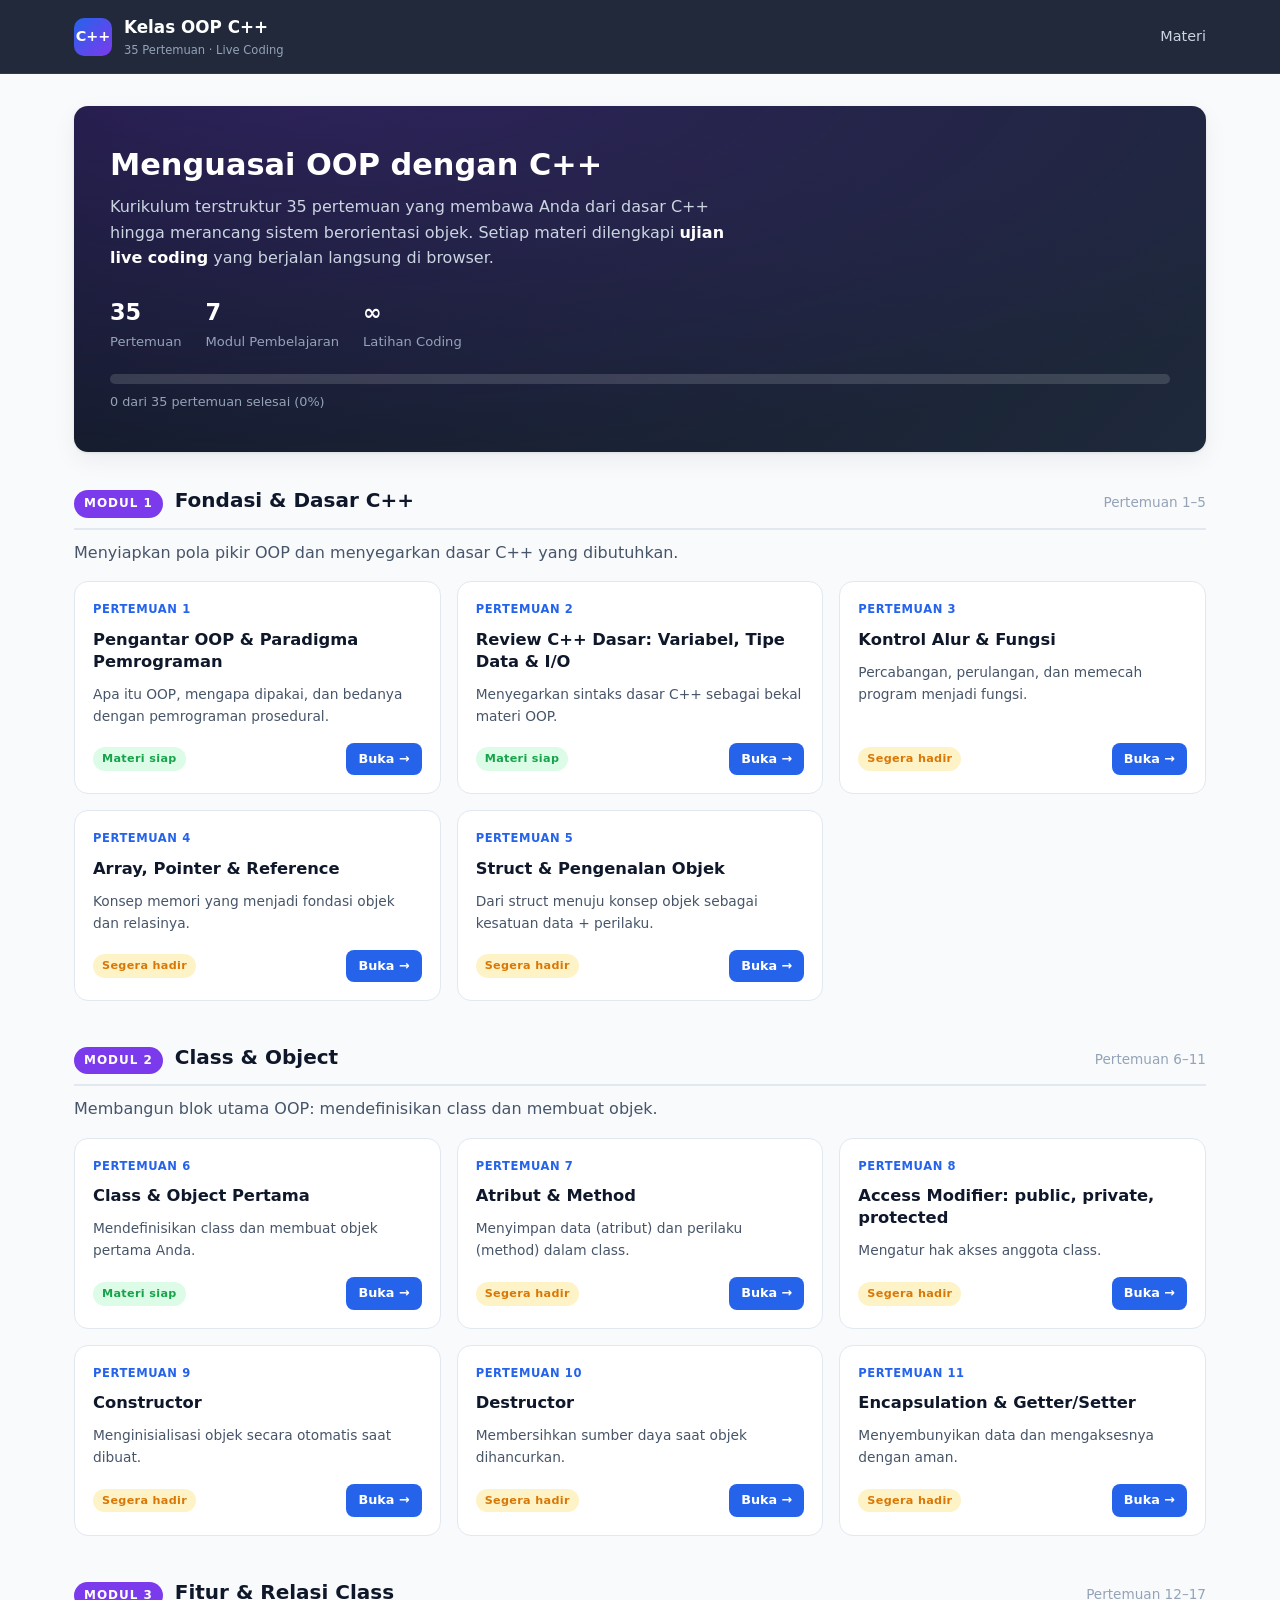
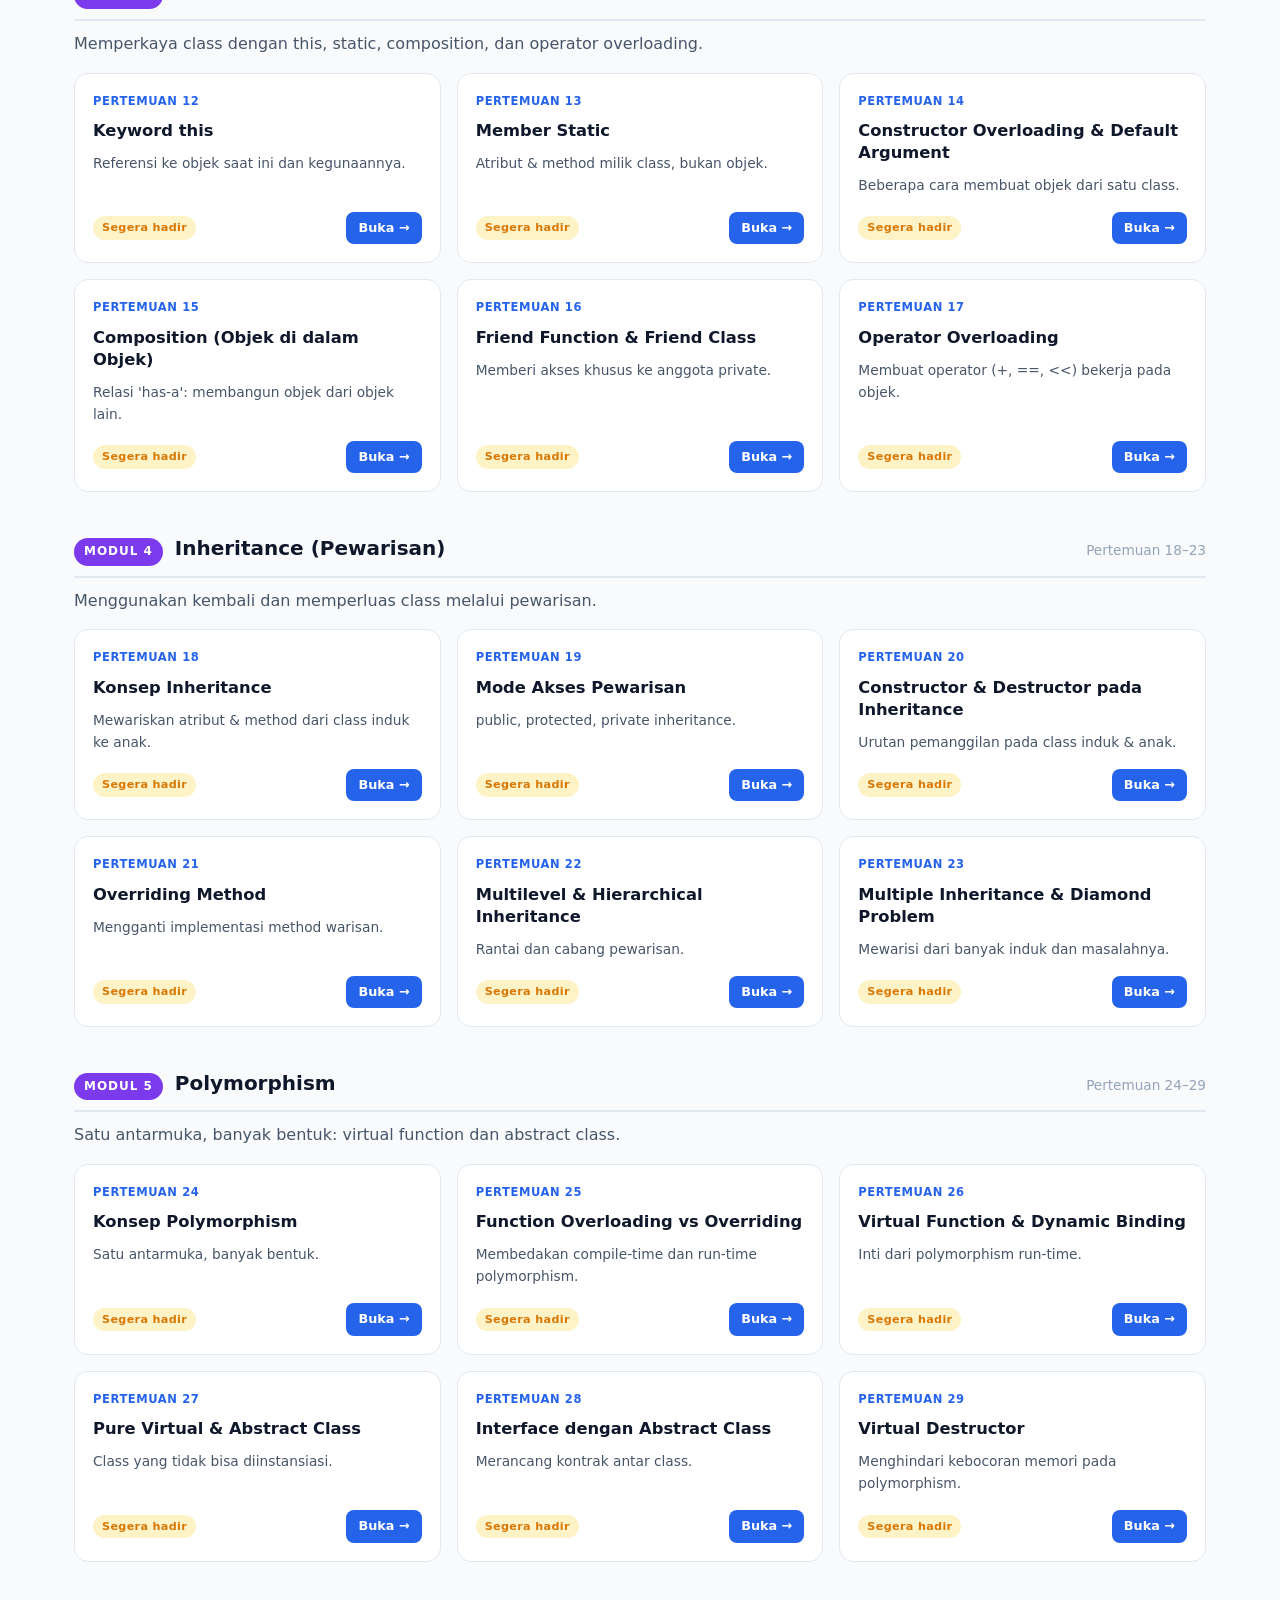
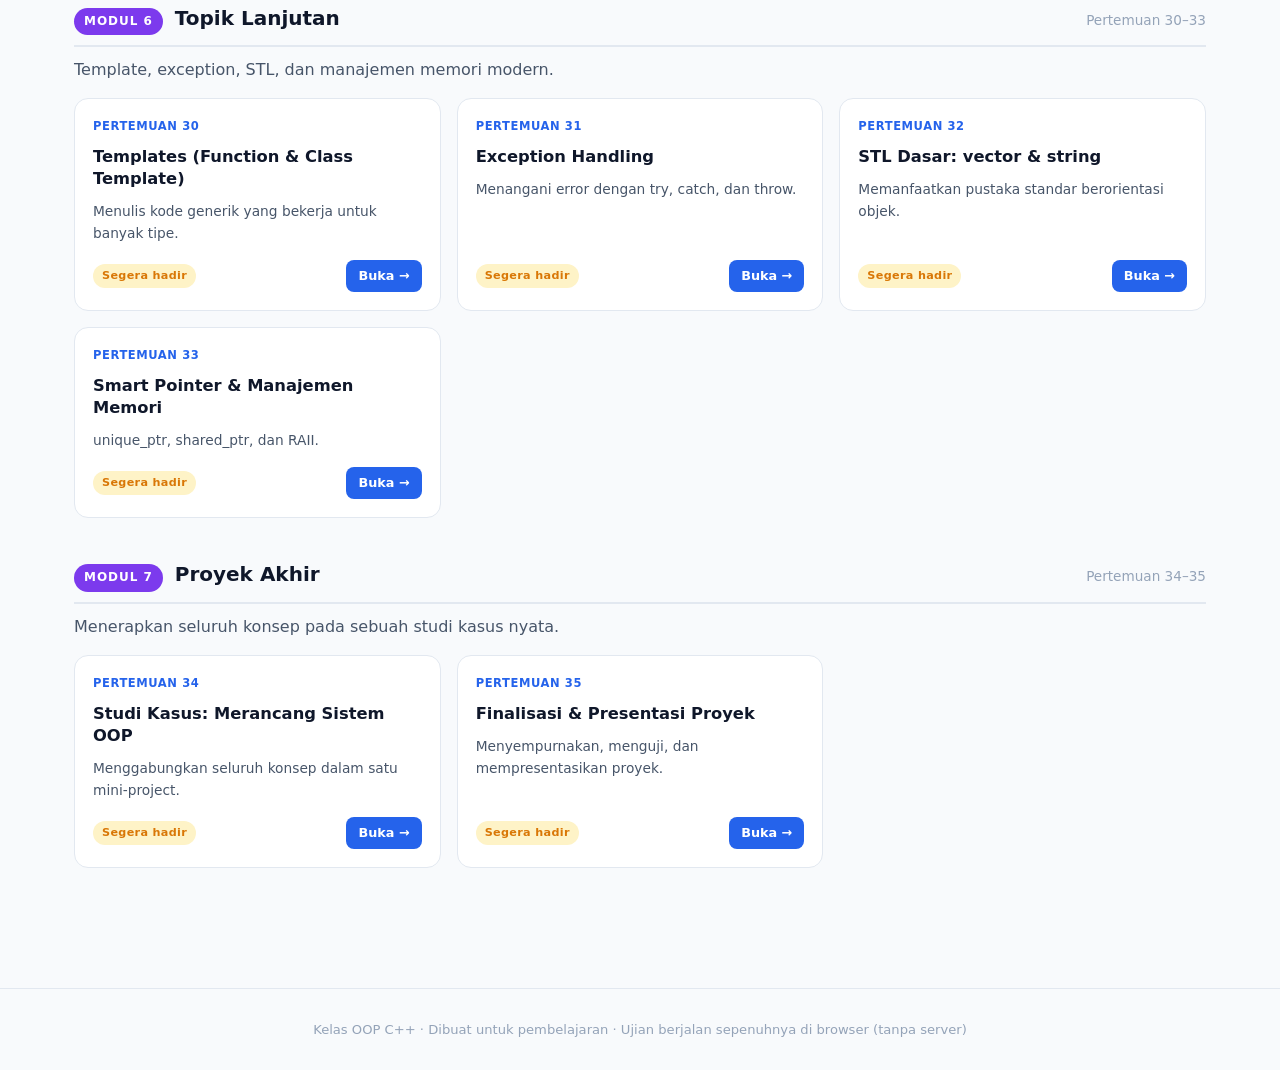
==== index.html @ bcc08275 "Situs kelas OOP C++ — 35 pertemuan + ujian live coding Platform belajar OOP C++ statis untuk GitHub " ====
<!DOCTYPE html>
<html lang="id">
<head>
  <meta charset="UTF-8">
  <meta name="viewport" content="width=device-width, initial-scale=1.0">
  <title>Belajar OOP dengan C++ — Kelas 35 Pertemuan</title>
  <meta name="description" content="Platform belajar Pemrograman Berorientasi Objek (OOP) dengan C++ untuk 35 pertemuan, lengkap dengan ujian live coding.">
  <link rel="stylesheet" href="assets/css/style.css">
</head>
<body>
  <header class="topbar">
    <div class="topbar-inner">
      <a class="brand" href="index.html">
        <span class="logo">C++</span>
        <span>Kelas OOP C++<small>35 Pertemuan · Live Coding</small></span>
      </a>
      <span class="spacer"></span>
      <a class="nav-link" href="#modules">Materi</a>
    </div>
  </header>

  <main class="container">
    <section class="hero">
      <h1>Menguasai OOP dengan C++</h1>
      <p>Kurikulum terstruktur 35 pertemuan yang membawa Anda dari dasar C++ hingga
         merancang sistem berorientasi objek. Setiap materi dilengkapi
         <strong style="color:#fff">ujian live coding</strong> yang berjalan langsung di browser.</p>

      <div class="hero-meta">
        <div><strong id="stat-total">35</strong>Pertemuan</div>
        <div><strong>7</strong>Modul Pembelajaran</div>
        <div><strong>∞</strong>Latihan Coding</div>
      </div>

      <div class="progress-wrap">
        <div class="bar"><span></span></div>
        <div class="label">Memuat progres…</div>
      </div>
    </section>

    <div id="modules">
      <!-- diisi oleh app.js -->
    </div>
  </main>

  <footer class="site-footer">
    Kelas OOP C++ · Dibuat untuk pembelajaran · Ujian berjalan sepenuhnya di browser (tanpa server)
  </footer>

  <script src="assets/js/kurikulum.js"></script>
  <script src="assets/js/app.js"></script>
</body>
</html>
---- assets/css/style.css ----
/* =========================================================
   OOP C++ Learning Platform — Global Styles
   ========================================================= */

:root {
  --bg: #0f172a;
  --bg-soft: #1e293b;
  --surface: #ffffff;
  --surface-2: #f8fafc;
  --border: #e2e8f0;
  --text: #0f172a;
  --text-soft: #475569;
  --muted: #94a3b8;
  --primary: #2563eb;
  --primary-dark: #1d4ed8;
  --primary-soft: #dbeafe;
  --accent: #7c3aed;
  --success: #16a34a;
  --success-soft: #dcfce7;
  --danger: #dc2626;
  --danger-soft: #fee2e2;
  --warning: #d97706;
  --warning-soft: #fef3c7;
  --code-bg: #0f172a;
  --code-text: #e2e8f0;
  --radius: 14px;
  --radius-sm: 8px;
  --shadow: 0 1px 3px rgba(15, 23, 42, .08), 0 8px 24px rgba(15, 23, 42, .06);
  --shadow-lg: 0 20px 60px rgba(15, 23, 42, .18);
  --font: "Segoe UI", system-ui, -apple-system, Roboto, Helvetica, Arial, sans-serif;
  --mono: "Cascadia Code", "Fira Code", "JetBrains Mono", Consolas, "Courier New", monospace;
}

* { box-sizing: border-box; }

html, body { height: 100%; }

body {
  margin: 0;
  font-family: var(--font);
  color: var(--text);
  background: var(--surface-2);
  line-height: 1.6;
  -webkit-font-smoothing: antialiased;
}

a { color: var(--primary); text-decoration: none; }
a:hover { text-decoration: underline; }

/* ---------- Top bar ---------- */
.topbar {
  position: sticky;
  top: 0;
  z-index: 50;
  background: rgba(15, 23, 42, .92);
  backdrop-filter: blur(8px);
  color: #fff;
  border-bottom: 1px solid rgba(255, 255, 255, .08);
}
.topbar-inner {
  max-width: 1180px;
  margin: 0 auto;
  padding: 14px 24px;
  display: flex;
  align-items: center;
  gap: 16px;
}
.brand {
  display: flex;
  align-items: center;
  gap: 12px;
  font-weight: 700;
  font-size: 1.05rem;
  color: #fff;
}
.brand:hover { text-decoration: none; }
.brand .logo {
  width: 38px; height: 38px;
  display: grid; place-items: center;
  background: linear-gradient(135deg, var(--primary), var(--accent));
  border-radius: 10px;
  font-weight: 800;
  font-size: .9rem;
}
.brand small { display: block; font-weight: 400; font-size: .72rem; color: var(--muted); }
.topbar .spacer { flex: 1; }
.topbar a.nav-link { color: #cbd5e1; font-size: .9rem; }
.topbar a.nav-link:hover { color: #fff; text-decoration: none; }

/* ---------- Layout ---------- */
.container {
  max-width: 1180px;
  margin: 0 auto;
  padding: 32px 24px 80px;
}

/* ---------- Hero ---------- */
.hero {
  background: radial-gradient(1200px 400px at 20% -10%, rgba(124, 58, 237, .25), transparent),
              linear-gradient(135deg, #111827, #1e293b);
  color: #fff;
  border-radius: var(--radius);
  padding: 40px 36px;
  margin-bottom: 32px;
  box-shadow: var(--shadow);
}
.hero h1 { margin: 0 0 10px; font-size: 1.9rem; line-height: 1.25; }
.hero p { margin: 0; color: #cbd5e1; max-width: 640px; }
.hero .hero-meta {
  display: flex; flex-wrap: wrap; gap: 24px; margin-top: 24px;
}
.hero .hero-meta div { font-size: .82rem; color: var(--muted); }
.hero .hero-meta strong { display: block; font-size: 1.4rem; color: #fff; }

/* ---------- Progress bar ---------- */
.progress-wrap { margin-top: 22px; }
.progress-wrap .bar {
  height: 10px; border-radius: 999px; background: rgba(255,255,255,.14); overflow: hidden;
}
.progress-wrap .bar > span {
  display: block; height: 100%; width: 0%;
  background: linear-gradient(90deg, var(--primary), var(--accent));
  transition: width .4s ease;
}
.progress-wrap .label { font-size: .8rem; color: var(--muted); margin-top: 8px; }

/* ---------- Module section ---------- */
.module { margin-bottom: 40px; }
.module-head {
  display: flex; align-items: baseline; gap: 12px; margin-bottom: 16px;
  padding-bottom: 10px; border-bottom: 2px solid var(--border);
}
.module-head .num {
  font-size: .75rem; font-weight: 700; letter-spacing: .08em; text-transform: uppercase;
  color: #fff; background: var(--accent); padding: 4px 10px; border-radius: 999px;
}
.module-head h2 { margin: 0; font-size: 1.25rem; }
.module-head .range { color: var(--muted); font-size: .85rem; margin-left: auto; }

/* ---------- Cards grid ---------- */
.grid {
  display: grid;
  grid-template-columns: repeat(auto-fill, minmax(280px, 1fr));
  gap: 16px;
}
.card {
  background: var(--surface);
  border: 1px solid var(--border);
  border-radius: var(--radius);
  padding: 18px;
  display: flex;
  flex-direction: column;
  gap: 10px;
  transition: transform .15s ease, box-shadow .15s ease, border-color .15s ease;
  position: relative;
  overflow: hidden;
}
.card:hover { transform: translateY(-3px); box-shadow: var(--shadow); border-color: var(--primary); }
.card .pert-no {
  font-size: .72rem; font-weight: 700; color: var(--primary);
  letter-spacing: .05em; text-transform: uppercase;
}
.card h3 { margin: 0; font-size: 1.02rem; line-height: 1.35; }
.card p { margin: 0; color: var(--text-soft); font-size: .86rem; flex: 1; }
.card .card-foot { display: flex; align-items: center; gap: 8px; margin-top: 6px; }
.card.done::after {
  content: "✓ Selesai";
  position: absolute; top: 12px; right: -30px;
  background: var(--success); color: #fff; font-size: .68rem; font-weight: 700;
  padding: 3px 34px; transform: rotate(45deg);
}

/* ---------- Buttons ---------- */
.btn {
  display: inline-flex; align-items: center; justify-content: center; gap: 8px;
  border: none; border-radius: var(--radius-sm); cursor: pointer;
  font-family: var(--font); font-weight: 600; font-size: .88rem;
  padding: 9px 16px; transition: background .15s ease, transform .1s ease, opacity .15s ease;
  text-decoration: none;
}
.btn:hover { text-decoration: none; }
.btn:active { transform: translateY(1px); }
.btn-primary { background: var(--primary); color: #fff; }
.btn-primary:hover { background: var(--primary-dark); }
.btn-ghost { background: transparent; color: var(--primary); border: 1px solid var(--border); }
.btn-ghost:hover { background: var(--primary-soft); }
.btn-exam { background: linear-gradient(135deg, var(--accent), var(--primary)); color: #fff; }
.btn-success { background: var(--success); color: #fff; }
.btn-danger { background: var(--danger); color: #fff; }
.btn-sm { padding: 6px 12px; font-size: .8rem; }
.btn-lg { padding: 12px 22px; font-size: .95rem; }
.btn:disabled { opacity: .5; cursor: not-allowed; }

/* ---------- Badges ---------- */
.badge {
  font-size: .7rem; font-weight: 700; padding: 3px 9px; border-radius: 999px;
  letter-spacing: .03em;
}
.badge-todo { background: var(--warning-soft); color: var(--warning); }
.badge-ready { background: var(--success-soft); color: var(--success); }

/* ---------- Materi page ---------- */
.materi-head {
  background: var(--surface); border: 1px solid var(--border); border-radius: var(--radius);
  padding: 26px 30px; margin-bottom: 24px;
}
.materi-head .crumb { font-size: .8rem; color: var(--muted); margin-bottom: 8px; }
.materi-head h1 { margin: 0 0 8px; font-size: 1.7rem; }
.materi-head .sub { color: var(--text-soft); margin: 0; }

.materi-body {
  background: var(--surface); border: 1px solid var(--border); border-radius: var(--radius);
  padding: 30px 34px;
}
.materi-body h2 { font-size: 1.3rem; margin-top: 34px; border-left: 4px solid var(--primary); padding-left: 12px; }
.materi-body h3 { font-size: 1.08rem; margin-top: 24px; color: var(--text); }
.materi-body p { color: var(--text-soft); }
.materi-body ul, .materi-body ol { color: var(--text-soft); }
.materi-body li { margin-bottom: 6px; }
.materi-body code:not(pre code) {
  background: var(--primary-soft); color: var(--primary-dark);
  padding: 2px 6px; border-radius: 5px; font-family: var(--mono); font-size: .88em;
}
.materi-body pre {
  background: var(--code-bg); color: var(--code-text);
  padding: 18px 20px; border-radius: var(--radius-sm); overflow-x: auto;
  font-family: var(--mono); font-size: .86rem; line-height: 1.6;
}
.materi-body pre code { font-family: var(--mono); }
.callout {
  border-radius: var(--radius-sm); padding: 14px 18px; margin: 20px 0;
  border-left: 4px solid var(--primary); background: var(--primary-soft);
  font-size: .9rem;
}
.callout.tip { border-color: var(--success); background: var(--success-soft); }
.callout.warn { border-color: var(--warning); background: var(--warning-soft); }
.callout strong { display: block; margin-bottom: 4px; }

.materi-foot {
  display: flex; gap: 12px; flex-wrap: wrap; align-items: center;
  margin-top: 34px; padding-top: 24px; border-top: 1px solid var(--border);
}
.materi-foot .spacer { flex: 1; }

.stub-note {
  border: 2px dashed var(--warning); background: var(--warning-soft);
  border-radius: var(--radius); padding: 20px 24px; margin: 20px 0; color: #92400e;
}
.stub-note strong { display: block; margin-bottom: 6px; font-size: 1rem; }

/* ---------- Exam (ujian) page ---------- */
body.exam-page { background: #0b1220; color: #e2e8f0; overflow: hidden; }
.exam-shell { display: flex; flex-direction: column; height: 100vh; }
.exam-topbar {
  display: flex; align-items: center; gap: 16px;
  background: #111827; border-bottom: 1px solid rgba(255,255,255,.08);
  padding: 10px 20px;
}
.exam-topbar .title { font-weight: 700; font-size: .95rem; }
.exam-topbar .title small { display: block; font-weight: 400; color: var(--muted); font-size: .72rem; }
.exam-topbar .spacer { flex: 1; }
.timer {
  font-family: var(--mono); font-weight: 700; font-size: 1.1rem;
  background: #1e293b; padding: 6px 14px; border-radius: 8px; letter-spacing: .04em;
}
.timer.warn { background: var(--warning); color: #111827; animation: pulse 1s infinite; }
.timer.danger { background: var(--danger); color: #fff; animation: pulse .6s infinite; }
@keyframes pulse { 50% { opacity: .55; } }

.violation-counter {
  font-size: .78rem; color: var(--warning); display: flex; align-items: center; gap: 6px;
}
.violation-counter b { color: var(--danger); }

.exam-split { flex: 1; display: flex; min-height: 0; }
.pane { display: flex; flex-direction: column; min-width: 0; }
.pane-problem { width: 42%; border-right: 1px solid rgba(255,255,255,.08); overflow-y: auto; }
.pane-code { flex: 1; }
.pane-head {
  padding: 10px 18px; font-size: .8rem; font-weight: 700; letter-spacing: .05em;
  text-transform: uppercase; color: var(--muted);
  background: #0f172a; border-bottom: 1px solid rgba(255,255,255,.06);
  display: flex; align-items: center; gap: 10px;
}
.pane-head .spacer { flex: 1; }

.problem-content { padding: 22px 24px; }
.problem-content h2 { margin: 0 0 10px; font-size: 1.25rem; color: #fff; }
.problem-content p { color: #cbd5e1; }
.problem-content pre {
  background: #0b1220; border: 1px solid rgba(255,255,255,.1);
  padding: 12px 14px; border-radius: 8px; overflow-x: auto;
  font-family: var(--mono); font-size: .84rem; color: #e2e8f0;
}
.problem-content code:not(pre code) {
  background: rgba(124,58,237,.25); color: #ddd6fe; padding: 2px 6px; border-radius: 5px;
  font-family: var(--mono); font-size: .88em;
}
.io-block { margin: 14px 0; }
.io-block .io-label { font-size: .75rem; font-weight: 700; color: var(--accent); margin-bottom: 4px; }

.editor-wrap { flex: 1; display: flex; flex-direction: column; min-height: 0; }
.code-editor {
  flex: 1; width: 100%; border: none; resize: none; outline: none;
  background: var(--code-bg); color: var(--code-text);
  font-family: var(--mono); font-size: .92rem; line-height: 1.55;
  padding: 16px 18px; tab-size: 4;
}
.exam-actions {
  display: flex; align-items: center; gap: 10px;
  padding: 10px 16px; background: #111827; border-top: 1px solid rgba(255,255,255,.08);
}
.exam-actions .spacer { flex: 1; }

.output-pane {
  height: 210px; background: #0b1220; border-top: 1px solid rgba(255,255,255,.08);
  display: flex; flex-direction: column;
}
.output-head {
  padding: 8px 16px; font-size: .74rem; font-weight: 700; letter-spacing: .05em;
  text-transform: uppercase; color: var(--muted);
  display: flex; align-items: center; gap: 10px;
}
.output-body {
  flex: 1; overflow-y: auto; padding: 10px 16px; margin: 0;
  font-family: var(--mono); font-size: .84rem; color: #cbd5e1; white-space: pre-wrap;
}
.output-body .ok { color: #4ade80; }
.output-body .err { color: #f87171; }
.output-body .muted { color: var(--muted); }

.verdict {
  padding: 10px 16px; font-weight: 700; font-size: .9rem; display: none;
}
.verdict.pass { display: block; background: var(--success); color: #fff; }
.verdict.fail { display: block; background: var(--danger); color: #fff; }

/* ---------- Lock overlay (anti-cheat) ---------- */
.lock-overlay {
  position: fixed; inset: 0; z-index: 999;
  background: rgba(2, 6, 23, .97); backdrop-filter: blur(4px);
  display: none; place-items: center; text-align: center; padding: 24px;
}
.lock-overlay.active { display: grid; }
.lock-card {
  max-width: 460px; background: #111827; border: 1px solid var(--danger);
  border-radius: var(--radius); padding: 40px 34px; box-shadow: var(--shadow-lg);
}
.lock-card .icon { font-size: 3rem; margin-bottom: 12px; }
.lock-card h2 { margin: 0 0 10px; color: var(--danger); }
.lock-card p { color: #cbd5e1; margin: 0 0 6px; }

/* ---------- Toast ---------- */
.toast {
  position: fixed; top: 70px; left: 50%; transform: translateX(-50%) translateY(-20px);
  background: var(--warning); color: #111827; font-weight: 700; font-size: .88rem;
  padding: 12px 22px; border-radius: 10px; box-shadow: var(--shadow-lg);
  z-index: 900; opacity: 0; pointer-events: none; transition: all .3s ease;
}
.toast.show { opacity: 1; transform: translateX(-50%) translateY(0); }
.toast.danger { background: var(--danger); color: #fff; }

/* ---------- Footer ---------- */
.site-footer {
  text-align: center; color: var(--muted); font-size: .82rem;
  padding: 30px 20px; border-top: 1px solid var(--border);
}

/* ---------- Responsive ---------- */
@media (max-width: 760px) {
  .exam-split { flex-direction: column; }
  .pane-problem { width: 100%; height: 40%; border-right: none; border-bottom: 1px solid rgba(255,255,255,.08); }
  .hero { padding: 28px 22px; }
  .hero h1 { font-size: 1.5rem; }
  .materi-body { padding: 20px; }
}
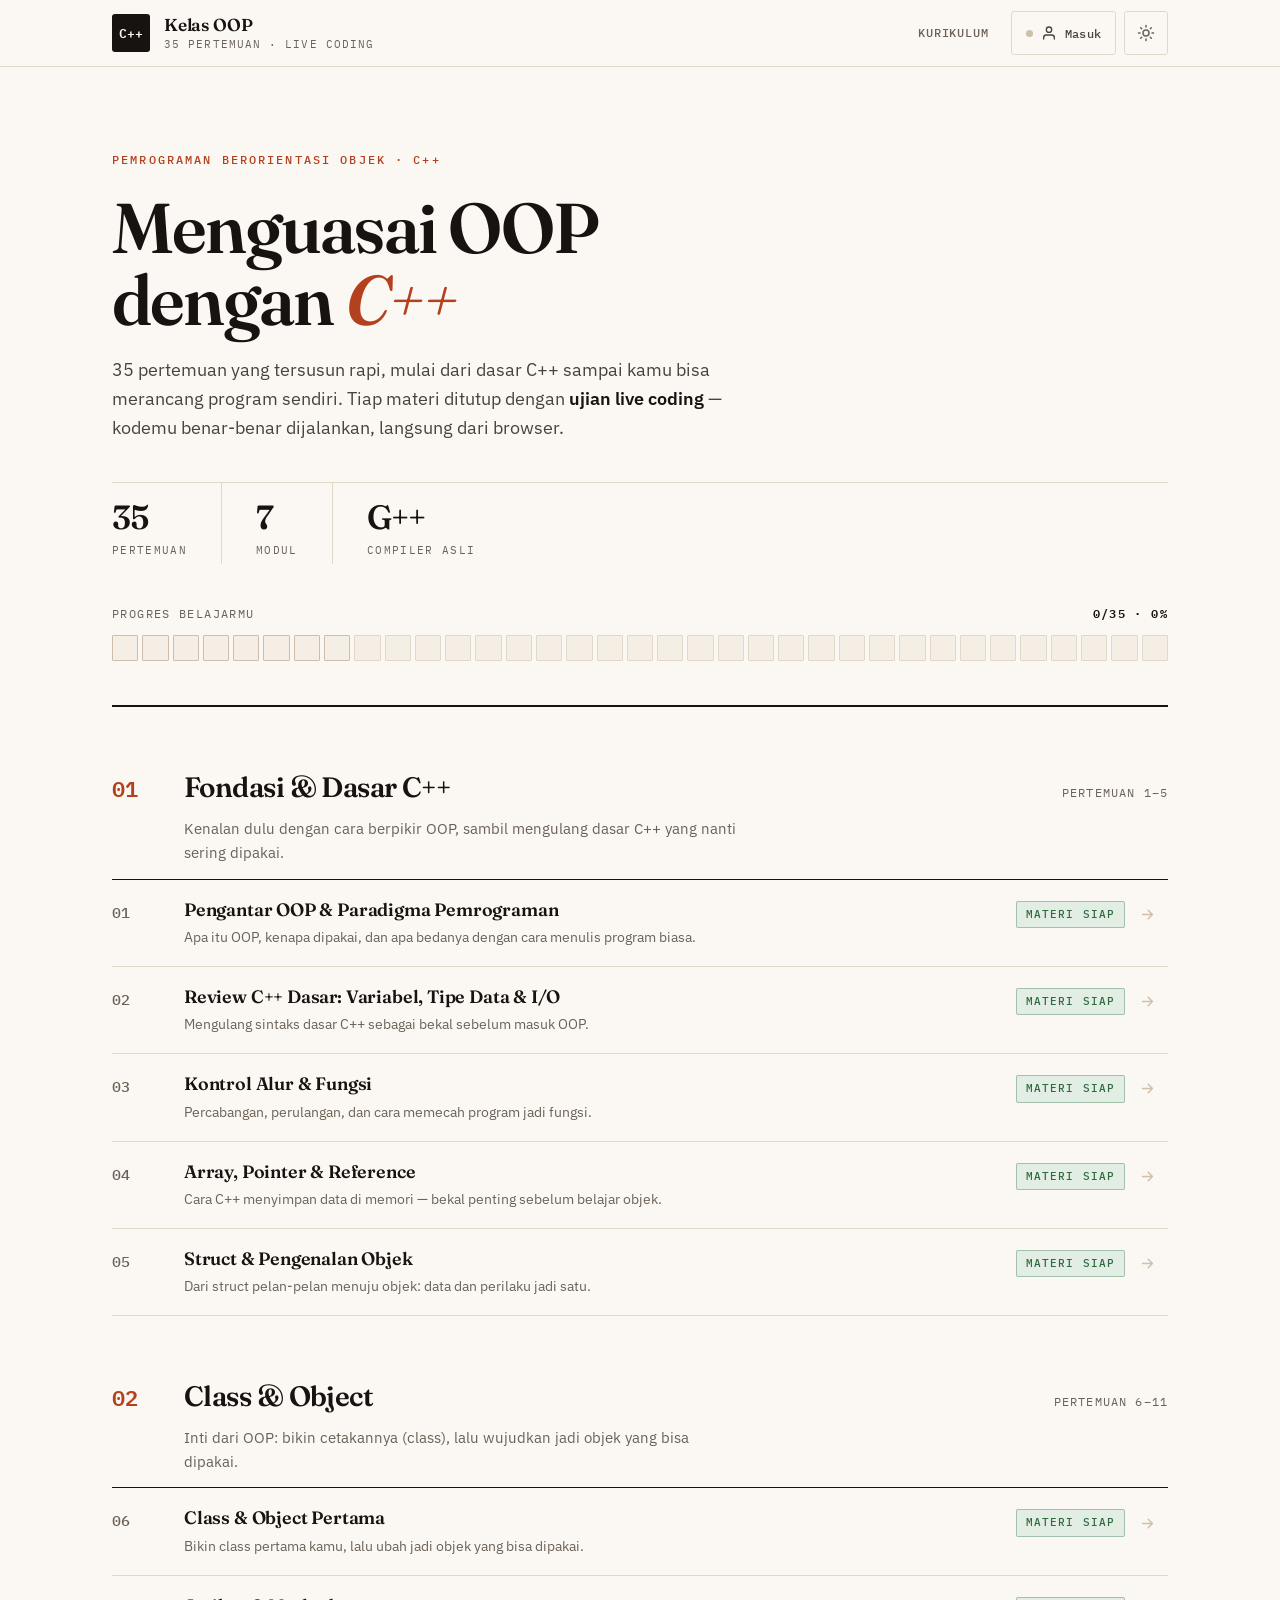
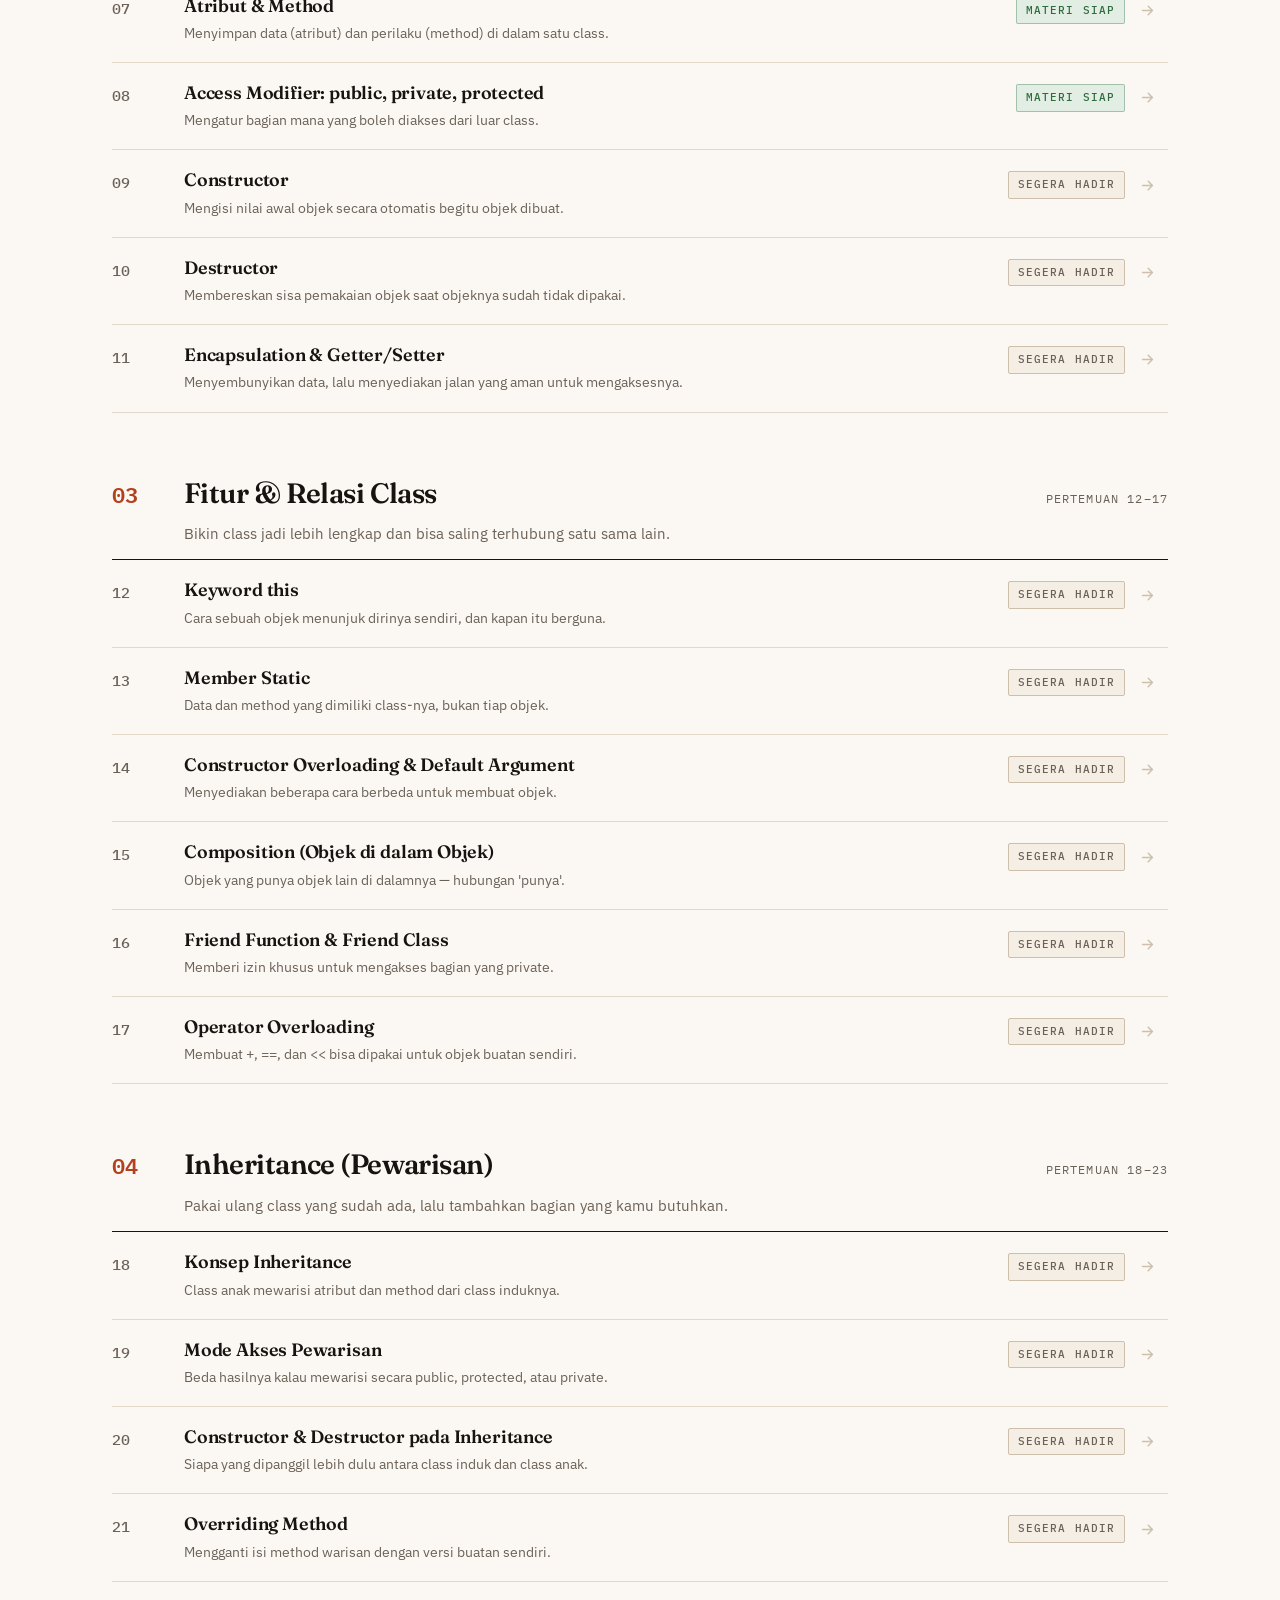
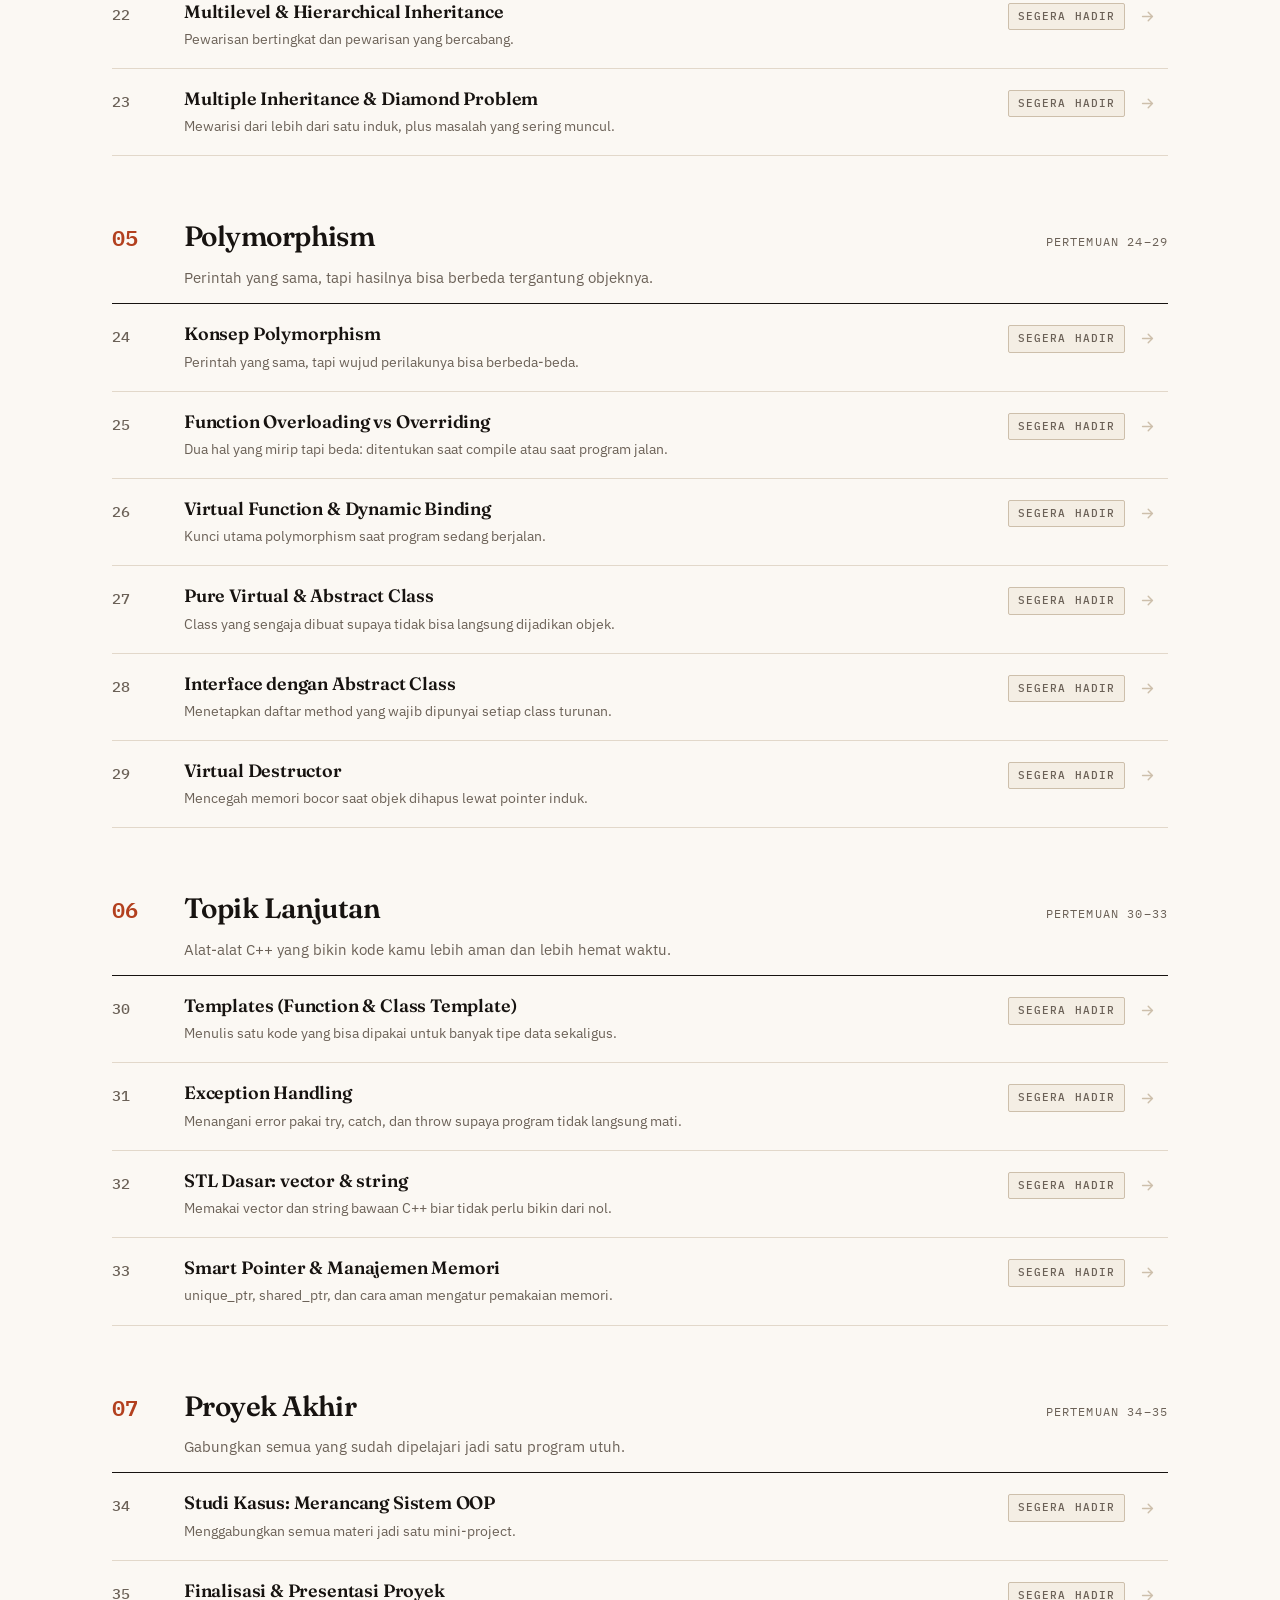
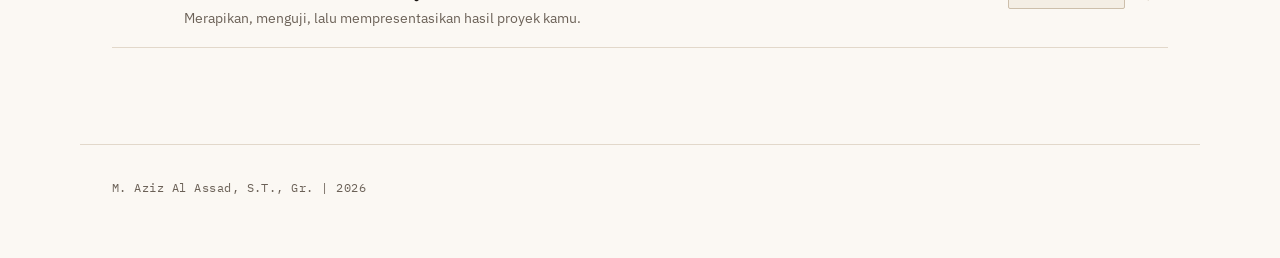
==== commit ea8edfcd: "Rombak tampilan, perketat aturan lulus, dan simpan progres ke Sheets Perubahan besar di sisi tampila" ====
--- a/index.html
+++ b/index.html
@@ -6,48 +6,91 @@
   <title>Belajar OOP dengan C++ — Kelas 35 Pertemuan</title>
   <meta name="description" content="Platform belajar Pemrograman Berorientasi Objek (OOP) dengan C++ untuk 35 pertemuan, lengkap dengan ujian live coding.">
   <link rel="stylesheet" href="assets/css/style.css">
+  <script>
+    /* Dijalankan sebelum halaman digambar supaya mode gelap tidak
+       "berkedip" terang sesaat saat dibuka. Jangan dipindah ke berkas lain. */
+    (function () {
+      try {
+        var t = localStorage.getItem("oopcpp_tema");
+        if (!t) t = matchMedia("(prefers-color-scheme: dark)").matches ? "dark" : "light";
+        document.documentElement.setAttribute("data-theme", t);
+      } catch (e) {}
+    })();
+  </script>
 </head>
 <body>
+  <a class="skip-link" href="#modules">Lewati ke daftar materi</a>
   <header class="topbar">
     <div class="topbar-inner">
       <a class="brand" href="index.html">
         <span class="logo">C++</span>
-        <span>Kelas OOP C++<small>35 Pertemuan · Live Coding</small></span>
+        <span class="brand-name">Kelas OOP<small>35 Pertemuan · Live Coding</small></span>
       </a>
       <span class="spacer"></span>
-      <a class="nav-link" href="#modules">Materi</a>
+      <a class="nav-link" href="#modules">Kurikulum</a>
+      <div class="topbar-tools">
+        <button class="identity-btn" id="identitas-btn" type="button">
+          <span class="dot" aria-hidden="true"></span>
+          <svg viewBox="0 0 24 24" fill="none" stroke="currentColor" stroke-width="2"
+               stroke-linecap="round" stroke-linejoin="round" aria-hidden="true">
+            <path d="M20 21v-2a4 4 0 00-4-4H8a4 4 0 00-4 4v2"/><circle cx="12" cy="7" r="4"/>
+          </svg>
+          <span class="who">Masuk</span>
+        </button>
+        <button class="icon-btn" id="tema-btn" type="button" aria-label="Ganti ke mode gelap">
+          <svg class="icon-sun" viewBox="0 0 24 24" fill="none" stroke="currentColor"
+               stroke-width="2" stroke-linecap="round" stroke-linejoin="round" aria-hidden="true">
+            <circle cx="12" cy="12" r="4"/>
+            <path d="M12 2v2M12 20v2M4.9 4.9l1.4 1.4M17.7 17.7l1.4 1.4M2 12h2M20 12h2M4.9 19.1l1.4-1.4M17.7 6.3l1.4-1.4"/>
+          </svg>
+          <svg class="icon-moon" viewBox="0 0 24 24" fill="none" stroke="currentColor"
+               stroke-width="2" stroke-linecap="round" stroke-linejoin="round" aria-hidden="true">
+            <path d="M21 12.8A9 9 0 1111.2 3a7 7 0 009.8 9.8z"/>
+          </svg>
+        </button>
+      </div>
     </div>
   </header>
 
-  <main class="container">
+  <main class="container" id="main">
     <section class="hero">
-      <h1>Menguasai OOP dengan C++</h1>
-      <p>Kurikulum terstruktur 35 pertemuan yang membawa Anda dari dasar C++ hingga
-         merancang sistem berorientasi objek. Setiap materi dilengkapi
-         <strong style="color:#fff">ujian live coding</strong> yang berjalan langsung di browser.</p>
+      <p class="eyebrow">Pemrograman Berorientasi Objek · C++</p>
+      <h1>Menguasai OOP dengan <em>C++</em></h1>
+      <p class="lead">35 pertemuan yang tersusun rapi, mulai dari dasar C++ sampai kamu bisa
+         merancang program sendiri. Tiap materi ditutup dengan
+         <strong>ujian live coding</strong> — kodemu benar-benar dijalankan, langsung
+         dari browser.</p>
 
       <div class="hero-meta">
         <div><strong id="stat-total">35</strong>Pertemuan</div>
-        <div><strong>7</strong>Modul Pembelajaran</div>
-        <div><strong>∞</strong>Latihan Coding</div>
+        <div><strong>7</strong>Modul</div>
+        <div><strong>g++</strong>Compiler Asli</div>
       </div>
 
       <div class="progress-wrap">
-        <div class="bar"><span></span></div>
-        <div class="label">Memuat progres…</div>
+        <div class="progress-head">
+          <span id="progress-label">Progres Belajarmu</span>
+          <span class="pct" id="progress-pct">0%</span>
+        </div>
+        <div class="ticks" id="ticks" role="progressbar" aria-labelledby="progress-label"
+             aria-valuemin="0" aria-valuemax="100" aria-valuenow="0"></div>
       </div>
     </section>
 
-    <div id="modules">
+    <div id="modules" tabindex="-1">
       <!-- diisi oleh app.js -->
     </div>
   </main>
 
   <footer class="site-footer">
-    Kelas OOP C++ · Dibuat untuk pembelajaran · Ujian berjalan sepenuhnya di browser (tanpa server)
+    M. Aziz Al Assad, S.T., Gr. | 2026
   </footer>
 
+  <script src="assets/js/konfigurasi.js"></script>
   <script src="assets/js/kurikulum.js"></script>
   <script src="assets/js/app.js"></script>
+  <script src="assets/js/sinkron.js"></script>
+  <script src="assets/js/identitas.js"></script>
+  <script src="assets/js/tema.js"></script>
 </body>
 </html>
--- a/assets/css/style.css
+++ b/assets/css/style.css
@@ -1,376 +1,766 @@
 /* =========================================================
-   OOP C++ Learning Platform — Global Styles
+   Kelas OOP C++ — Sistem Visual
+   Konsep: "Silabus sebagai listing kode."
+   Kurikulum dibaca seperti berkas sumber — gutter bernomor,
+   angka monospace, blok modul. Judul memakai serif editorial
+   agar terasa seperti buku ajar, bukan dasbor.
    ========================================================= */
 
+/* Font dimuat progresif: bila offline, fallback stack di bawah
+   yang dipakai dan situs tetap utuh. */
+@import url('https://fonts.googleapis.com/css2?family=Fraunces:opsz,wght@9..144,600;9..144,700&family=IBM+Plex+Mono:wght@400;500;600&family=IBM+Plex+Sans:wght@400;500;600&display=swap');
+
 :root {
-  --bg: #0f172a;
-  --bg-soft: #1e293b;
-  --surface: #ffffff;
-  --surface-2: #f8fafc;
-  --border: #e2e8f0;
-  --text: #0f172a;
-  --text-soft: #475569;
-  --muted: #94a3b8;
-  --primary: #2563eb;
-  --primary-dark: #1d4ed8;
-  --primary-soft: #dbeafe;
-  --accent: #7c3aed;
-  --success: #16a34a;
-  --success-soft: #dcfce7;
-  --danger: #dc2626;
-  --danger-soft: #fee2e2;
-  --warning: #d97706;
-  --warning-soft: #fef3c7;
-  --code-bg: #0f172a;
-  --code-text: #e2e8f0;
-  --radius: 14px;
-  --radius-sm: 8px;
-  --shadow: 0 1px 3px rgba(15, 23, 42, .08), 0 8px 24px rgba(15, 23, 42, .06);
-  --shadow-lg: 0 20px 60px rgba(15, 23, 42, .18);
-  --font: "Segoe UI", system-ui, -apple-system, Roboto, Helvetica, Arial, sans-serif;
-  --mono: "Cascadia Code", "Fira Code", "JetBrains Mono", Consolas, "Courier New", monospace;
+  color-scheme: light;
+
+  /* --- Kertas & tinta --- */
+  --paper:      #fbf8f3;   /* latar utama, putih hangat */
+  --paper-2:    #f4eee4;   /* inset, baris belang */
+  --surface:    #ffffff;
+  --ink:        #171310;   /* judul */
+  --ink-soft:   #4a423b;   /* isi, 9.3:1 di atas kertas */
+  --ink-mute:   #6b6157;   /* meta, 5.8:1 */
+  --rule:       #e2d8ca;   /* garis hangat */
+  --rule-firm:  #cdbfab;
+
+  /* --- Warna sinyal --- */
+  --signal:     #b3401e;   /* vermillion — aksi utama, 5.4:1 */
+  --signal-dk:  #8f3018;
+  --signal-wash:#f7e6de;
+  --pass:       #2f6b3f;   /* hijau pinus — lulus/selesai, 6.0:1 */
+  --pass-wash:  #e2ede3;
+  --warn:       #8a5a00;   /* amber tua, 5.6:1 */
+  --warn-wash:  #f6ecd6;
+  --stop:       #a32020;
+  --stop-wash:  #f7e0e0;
+  /* Teks di atas blok warna penuh (tombol, lencana). Wajib ikut berganti:
+     putih di atas hijau/vermillion versi terang lolos, versi gelap tidak. */
+  --on-accent:  #ffffff;
+
+  /* --- Permukaan gelap (ujian) --- */
+  --deep:       #14100d;
+  --deep-2:     #1e1815;
+  --deep-3:     #2a221d;
+  --chalk:      #f5f1ea;
+  --chalk-mute: #a89c8c;   /* 7.1:1 di atas --deep */
+  --deep-rule:  rgba(245, 241, 234, .12);
+  --signal-lt:  #e8703f;   /* vermillion untuk latar gelap, 6.2:1 */
+
+  /* --- Huruf --- */
+  --display: "Fraunces", "Iowan Old Style", Georgia, "Times New Roman", serif;
+  --sans: "IBM Plex Sans", "Segoe UI", system-ui, -apple-system, Roboto, sans-serif;
+  --mono: "IBM Plex Mono", "Cascadia Code", "Fira Code", Consolas, monospace;
+
+  /* --- Ruang & bentuk --- */
+  --radius: 3px;           /* nyaris kotak: menolak estetika kartu bulat */
+  --radius-lg: 4px;
+  --gutter: 3.25rem;       /* lebar kolom nomor */
+  --shell: 1120px;
+}
+
+/* ---------- Mode gelap ----------
+   Token --deep-*, --chalk-*, dan --signal-lt sengaja TIDAK ikut berganti:
+   itu palet halaman ujian & blok kode, yang memang selalu gelap. */
+:root[data-theme="dark"] {
+  color-scheme: dark;
+
+  --paper:      #16130f;
+  --paper-2:    #1f1b16;
+  --surface:    #1a1712;
+  --ink:        #f5f0e8;   /* 16.5:1 */
+  --ink-soft:   #d5cbbd;   /* 11.7:1 */
+  --ink-mute:   #a1958a;   /* 6.4:1 */
+  --rule:       #2e2822;
+  --rule-firm:  #4a4038;
+
+  --signal:     #e8703f;   /* vermillion dicerahkan, 6.1:1 */
+  --signal-dk:  #f08a5f;
+  --signal-wash:#2e1b12;
+  --pass:       #6ab97e;   /* 7.8:1 */
+  --pass-wash:  #16251a;
+  --warn:       #d9a441;
+  --warn-wash:  #2a2113;
+  --stop:       #e26a6a;
+  --stop-wash:  #2c1616;
+  /* Di mode gelap warna sinyal jadi terang, jadi teks di atasnya harus gelap. */
+  --on-accent:  #16130f;
 }
 
 * { box-sizing: border-box; }
-
 html, body { height: 100%; }
 
 body {
   margin: 0;
-  font-family: var(--font);
-  color: var(--text);
-  background: var(--surface-2);
+  font-family: var(--sans);
+  font-size: 1rem;
+  color: var(--ink-soft);
+  background: var(--paper);
   line-height: 1.6;
   -webkit-font-smoothing: antialiased;
-}
-
-a { color: var(--primary); text-decoration: none; }
-a:hover { text-decoration: underline; }
-
-/* ---------- Top bar ---------- */
+  text-rendering: optimizeLegibility;
+}
+
+h1, h2, h3 { font-family: var(--display); color: var(--ink); font-weight: 600; line-height: 1.15; }
+
+a { color: var(--signal); text-decoration: none; }
+a:hover { text-decoration: underline; text-underline-offset: 3px; }
+
+::selection { background: var(--signal); color: #fff; }
+
+/* ---------- Aksesibilitas ---------- */
+.sr-only {
+  position: absolute; width: 1px; height: 1px; padding: 0; margin: -1px;
+  overflow: hidden; clip: rect(0 0 0 0); white-space: nowrap; border: 0;
+}
+
+:focus-visible {
+  outline: 3px solid var(--signal);
+  outline-offset: 3px;
+  border-radius: 2px;
+}
+.topbar :focus-visible,
+.exam-page :focus-visible,
+.lock-overlay :focus-visible { outline-color: var(--signal-lt); }
+.code-editor:focus-visible { outline-offset: -3px; }
+
+.skip-link {
+  position: absolute; left: 16px; top: -60px; z-index: 100;
+  background: var(--ink); color: var(--paper);
+  font-family: var(--mono); font-size: .8rem; font-weight: 500;
+  letter-spacing: .04em; text-transform: uppercase;
+  padding: 12px 18px; border-radius: var(--radius);
+  transition: top .15s ease;
+}
+.skip-link:focus { top: 16px; text-decoration: none; }
+
+/* ---------- Bilah atas ---------- */
 .topbar {
-  position: sticky;
-  top: 0;
-  z-index: 50;
-  background: rgba(15, 23, 42, .92);
-  backdrop-filter: blur(8px);
-  color: #fff;
-  border-bottom: 1px solid rgba(255, 255, 255, .08);
+  position: sticky; top: 0; z-index: 50;
+  background: var(--paper);
+  border-bottom: 1px solid var(--rule);
 }
 .topbar-inner {
-  max-width: 1180px;
-  margin: 0 auto;
-  padding: 14px 24px;
-  display: flex;
-  align-items: center;
-  gap: 16px;
-}
-.brand {
-  display: flex;
-  align-items: center;
-  gap: 12px;
-  font-weight: 700;
-  font-size: 1.05rem;
-  color: #fff;
-}
+  max-width: var(--shell); margin: 0 auto;
+  padding: 0 32px; min-height: 66px;
+  display: flex; align-items: center; gap: 16px;
+}
+.brand { display: flex; align-items: center; gap: 14px; color: var(--ink); }
 .brand:hover { text-decoration: none; }
 .brand .logo {
-  width: 38px; height: 38px;
+  width: 38px; height: 38px; flex: none;
   display: grid; place-items: center;
-  background: linear-gradient(135deg, var(--primary), var(--accent));
-  border-radius: 10px;
-  font-weight: 800;
-  font-size: .9rem;
-}
-.brand small { display: block; font-weight: 400; font-size: .72rem; color: var(--muted); }
+  background: var(--ink); color: var(--paper);
+  font-family: var(--mono); font-weight: 600; font-size: .82rem;
+  border-radius: var(--radius);
+}
+.brand-name {
+  font-family: var(--display); font-weight: 600; font-size: 1.08rem;
+  line-height: 1.2; letter-spacing: -.01em;
+}
+.brand small {
+  display: block; font-family: var(--mono); font-weight: 400;
+  font-size: .68rem; letter-spacing: .1em; text-transform: uppercase;
+  color: var(--ink-mute); margin-top: 3px;
+}
 .topbar .spacer { flex: 1; }
-.topbar a.nav-link { color: #cbd5e1; font-size: .9rem; }
-.topbar a.nav-link:hover { color: #fff; text-decoration: none; }
-
-/* ---------- Layout ---------- */
-.container {
-  max-width: 1180px;
-  margin: 0 auto;
-  padding: 32px 24px 80px;
-}
+.topbar a.nav-link {
+  display: inline-flex; align-items: center; gap: 7px;
+  min-height: 44px; padding: 0 6px;
+  font-family: var(--mono); font-size: .78rem; font-weight: 500;
+  letter-spacing: .07em; text-transform: uppercase;
+  color: var(--ink-mute);
+}
+.topbar a.nav-link:hover { color: var(--signal); text-decoration: none; }
+.topbar a.nav-link .icon { width: 14px; height: 14px; flex: none; }
+
+/* ---------- Kontrol di kanan atas ---------- */
+.topbar-tools { display: flex; align-items: center; gap: 8px; }
+
+.icon-btn {
+  display: inline-grid; place-items: center;
+  width: 44px; height: 44px; flex: none;
+  background: transparent; border: 1px solid var(--rule);
+  border-radius: var(--radius); cursor: pointer;
+  color: var(--ink-mute);
+  transition: color .15s ease, border-color .15s ease, background .15s ease;
+}
+.icon-btn:hover { color: var(--signal); border-color: var(--rule-firm); background: var(--paper-2); }
+.icon-btn svg { width: 18px; height: 18px; }
+/* Hanya satu ikon tema yang tampil, tergantung mode aktif. */
+.icon-btn .icon-moon { display: none; }
+:root[data-theme="dark"] .icon-btn .icon-sun { display: none; }
+:root[data-theme="dark"] .icon-btn .icon-moon { display: block; }
+
+.identity-btn {
+  display: inline-flex; align-items: center; gap: 8px;
+  min-height: 44px; padding: 0 14px;
+  background: transparent; border: 1px solid var(--rule);
+  border-radius: var(--radius); cursor: pointer;
+  font-family: var(--mono); font-size: .74rem; font-weight: 500;
+  letter-spacing: .06em; text-transform: uppercase; color: var(--ink-soft);
+  transition: color .15s ease, border-color .15s ease, background .15s ease;
+  max-width: 15rem;
+}
+.identity-btn:hover { color: var(--signal); border-color: var(--rule-firm); background: var(--paper-2); }
+.identity-btn svg { width: 16px; height: 16px; flex: none; }
+.identity-btn .who {
+  overflow: hidden; text-overflow: ellipsis; white-space: nowrap;
+  text-transform: none; letter-spacing: .02em;
+}
+/* Titik status sinkronisasi */
+.identity-btn .dot {
+  width: 7px; height: 7px; border-radius: 50%; flex: none;
+  background: var(--rule-firm);
+}
+.identity-btn.tersimpan .dot { background: var(--pass); }
+.identity-btn.tertunda  .dot { background: var(--warn); }
+.identity-btn.gagal     .dot { background: var(--stop); }
+
+/* ---------- Kerangka ---------- */
+.container { max-width: var(--shell); margin: 0 auto; padding: 0 32px 96px; }
 
 /* ---------- Hero ---------- */
-.hero {
-  background: radial-gradient(1200px 400px at 20% -10%, rgba(124, 58, 237, .25), transparent),
-              linear-gradient(135deg, #111827, #1e293b);
-  color: #fff;
-  border-radius: var(--radius);
-  padding: 40px 36px;
-  margin-bottom: 32px;
-  box-shadow: var(--shadow);
-}
-.hero h1 { margin: 0 0 10px; font-size: 1.9rem; line-height: 1.25; }
-.hero p { margin: 0; color: #cbd5e1; max-width: 640px; }
-.hero .hero-meta {
-  display: flex; flex-wrap: wrap; gap: 24px; margin-top: 24px;
-}
-.hero .hero-meta div { font-size: .82rem; color: var(--muted); }
-.hero .hero-meta strong { display: block; font-size: 1.4rem; color: #fff; }
-
-/* ---------- Progress bar ---------- */
-.progress-wrap { margin-top: 22px; }
-.progress-wrap .bar {
-  height: 10px; border-radius: 999px; background: rgba(255,255,255,.14); overflow: hidden;
-}
-.progress-wrap .bar > span {
-  display: block; height: 100%; width: 0%;
-  background: linear-gradient(90deg, var(--primary), var(--accent));
-  transition: width .4s ease;
-}
-.progress-wrap .label { font-size: .8rem; color: var(--muted); margin-top: 8px; }
-
-/* ---------- Module section ---------- */
-.module { margin-bottom: 40px; }
+.hero { padding: 72px 0 44px; border-bottom: 2px solid var(--ink); }
+.hero .eyebrow {
+  font-family: var(--mono); font-size: .74rem; font-weight: 500;
+  letter-spacing: .18em; text-transform: uppercase;
+  color: var(--signal); margin-bottom: 22px;
+}
+.hero h1 {
+  margin: 0 0 20px;
+  font-size: clamp(2.6rem, 6.5vw, 4.4rem);
+  letter-spacing: -.025em; line-height: 1.02;
+  max-width: 15ch;
+}
+.hero h1 em { font-style: italic; color: var(--signal); }
+.hero .lead {
+  margin: 0; font-size: 1.1rem; line-height: 1.65;
+  max-width: 58ch; color: var(--ink-soft);
+}
+.hero .lead strong { color: var(--ink); font-weight: 600; }
+
+.hero-meta {
+  display: flex; flex-wrap: wrap; gap: 0; margin-top: 40px;
+  border-top: 1px solid var(--rule);
+}
+.hero-meta div {
+  padding: 18px 34px 4px 0; margin-right: 34px;
+  border-right: 1px solid var(--rule);
+  font-family: var(--mono); font-size: .7rem; letter-spacing: .12em;
+  text-transform: uppercase; color: var(--ink-mute);
+}
+.hero-meta div:last-child { border-right: none; }
+.hero-meta strong {
+  display: block; font-family: var(--display); font-weight: 600;
+  font-size: 2.1rem; color: var(--ink); letter-spacing: -.02em;
+  line-height: 1; margin-bottom: 7px;
+}
+
+/* ---------- Progres: 35 petak, satu per pertemuan ---------- */
+.progress-wrap { margin-top: 40px; }
+.progress-head {
+  display: flex; align-items: baseline; gap: 12px; margin-bottom: 12px;
+  font-family: var(--mono); font-size: .72rem; letter-spacing: .12em;
+  text-transform: uppercase; color: var(--ink-mute);
+}
+.progress-head .pct { margin-left: auto; color: var(--ink); font-weight: 600; }
+.ticks { display: flex; gap: 4px; flex-wrap: wrap; }
+.tick {
+  flex: 1 1 14px; min-width: 14px; height: 26px;
+  background: var(--paper-2);
+  border: 1px solid var(--rule);
+  border-radius: 1px;
+  transition: background .2s ease, border-color .2s ease;
+}
+.tick.done { background: var(--pass); border-color: var(--pass); }
+.tick.ready { border-color: var(--rule-firm); }
+
+/* ---------- Modul ---------- */
+.module { padding-top: 64px; }
 .module-head {
-  display: flex; align-items: baseline; gap: 12px; margin-bottom: 16px;
-  padding-bottom: 10px; border-bottom: 2px solid var(--border);
+  display: grid;
+  grid-template-columns: var(--gutter) 1fr auto;
+  align-items: baseline; gap: 0 20px;
+  padding-bottom: 14px; border-bottom: 1px solid var(--ink);
 }
 .module-head .num {
-  font-size: .75rem; font-weight: 700; letter-spacing: .08em; text-transform: uppercase;
-  color: #fff; background: var(--accent); padding: 4px 10px; border-radius: 999px;
-}
-.module-head h2 { margin: 0; font-size: 1.25rem; }
-.module-head .range { color: var(--muted); font-size: .85rem; margin-left: auto; }
-
-/* ---------- Cards grid ---------- */
-.grid {
+  font-family: var(--mono); font-size: 1.35rem; font-weight: 600;
+  color: var(--signal); letter-spacing: -.02em;
+}
+.module-head h2 { margin: 0; font-size: 1.75rem; letter-spacing: -.02em; }
+.module-head .range {
+  font-family: var(--mono); font-size: .72rem; letter-spacing: .1em;
+  text-transform: uppercase; color: var(--ink-mute); white-space: nowrap;
+}
+.module-desc {
+  grid-column: 2 / -1;
+  margin: 0; padding: 10px 0 0;
+  font-size: .95rem; color: var(--ink-mute); max-width: 62ch;
+}
+
+/* ---------- Daftar pertemuan (baris, bukan kartu) ---------- */
+.lessons { border-bottom: 1px solid var(--rule); }
+
+.lesson {
   display: grid;
-  grid-template-columns: repeat(auto-fill, minmax(280px, 1fr));
-  gap: 16px;
-}
-.card {
-  background: var(--surface);
-  border: 1px solid var(--border);
-  border-radius: var(--radius);
-  padding: 18px;
-  display: flex;
-  flex-direction: column;
-  gap: 10px;
-  transition: transform .15s ease, box-shadow .15s ease, border-color .15s ease;
+  grid-template-columns: var(--gutter) 1fr auto;
+  align-items: start; gap: 0 20px;
+  padding: 18px 12px 18px 0;
+  border-top: 1px solid var(--rule);
+  color: inherit;
   position: relative;
-  overflow: hidden;
-}
-.card:hover { transform: translateY(-3px); box-shadow: var(--shadow); border-color: var(--primary); }
-.card .pert-no {
-  font-size: .72rem; font-weight: 700; color: var(--primary);
-  letter-spacing: .05em; text-transform: uppercase;
-}
-.card h3 { margin: 0; font-size: 1.02rem; line-height: 1.35; }
-.card p { margin: 0; color: var(--text-soft); font-size: .86rem; flex: 1; }
-.card .card-foot { display: flex; align-items: center; gap: 8px; margin-top: 6px; }
-.card.done::after {
-  content: "✓ Selesai";
-  position: absolute; top: 12px; right: -30px;
-  background: var(--success); color: #fff; font-size: .68rem; font-weight: 700;
-  padding: 3px 34px; transform: rotate(45deg);
-}
-
-/* ---------- Buttons ---------- */
+  transition: background .15s ease;
+}
+.lesson:first-child { border-top: none; }
+.lesson:hover { background: var(--paper-2); text-decoration: none; }
+/* Batang vermillion tumbuh dari gutter — tanpa menggeser tata letak. */
+.lesson::before {
+  content: ""; position: absolute; left: 0; top: -1px; bottom: 0;
+  width: 3px; background: var(--signal);
+  transform: scaleY(0); transform-origin: top;
+  transition: transform .18s ease;
+}
+.lesson:hover::before { transform: scaleY(1); }
+
+.lesson .no {
+  font-family: var(--mono); font-size: .95rem; font-weight: 500;
+  color: var(--ink-mute); padding-top: 2px;
+  font-variant-numeric: tabular-nums;
+}
+.lesson:hover .no { color: var(--signal); }
+
+.lesson .body { min-width: 0; }
+.lesson h3 {
+  margin: 0 0 4px; font-size: 1.12rem; letter-spacing: -.01em;
+  font-weight: 600; line-height: 1.3;
+}
+.lesson:hover h3 { color: var(--signal-dk); }
+.lesson p { margin: 0; font-size: .9rem; color: var(--ink-mute); max-width: 64ch; }
+
+.lesson .meta {
+  display: flex; align-items: center; gap: 14px;
+  padding-top: 3px; white-space: nowrap;
+}
+.lesson .arrow {
+  width: 17px; height: 17px; color: var(--rule-firm);
+  transition: transform .18s ease, color .18s ease;
+}
+.lesson:hover .arrow { color: var(--signal); transform: translateX(3px); }
+
+/* Pertemuan yang sudah lulus */
+.lesson.done .no { color: var(--pass); }
+.lesson.done .no::after {
+  content: "•"; margin-left: 5px; color: var(--pass);
+}
+
+/* ---------- Lencana ---------- */
+.badge {
+  font-family: var(--mono); font-size: .68rem; font-weight: 500;
+  letter-spacing: .1em; text-transform: uppercase;
+  padding: 4px 9px; border-radius: 2px; border: 1px solid;
+}
+.badge-ready { background: var(--pass-wash); color: var(--pass); border-color: color-mix(in srgb, var(--pass) 35%, transparent); }
+.badge-todo  { background: var(--paper-2); color: var(--ink-mute); border-color: var(--rule-firm); }
+.badge-done  { background: var(--pass); color: var(--on-accent); border-color: var(--pass); }
+
+/* ---------- Tombol ---------- */
 .btn {
-  display: inline-flex; align-items: center; justify-content: center; gap: 8px;
-  border: none; border-radius: var(--radius-sm); cursor: pointer;
-  font-family: var(--font); font-weight: 600; font-size: .88rem;
-  padding: 9px 16px; transition: background .15s ease, transform .1s ease, opacity .15s ease;
+  display: inline-flex; align-items: center; justify-content: center; gap: 9px;
+  border: 1px solid transparent; border-radius: var(--radius); cursor: pointer;
+  font-family: var(--mono); font-weight: 500; font-size: .8rem;
+  letter-spacing: .06em; text-transform: uppercase;
+  padding: 11px 20px; min-height: 44px;
+  transition: background .15s ease, color .15s ease, border-color .15s ease;
   text-decoration: none;
 }
 .btn:hover { text-decoration: none; }
-.btn:active { transform: translateY(1px); }
-.btn-primary { background: var(--primary); color: #fff; }
-.btn-primary:hover { background: var(--primary-dark); }
-.btn-ghost { background: transparent; color: var(--primary); border: 1px solid var(--border); }
-.btn-ghost:hover { background: var(--primary-soft); }
-.btn-exam { background: linear-gradient(135deg, var(--accent), var(--primary)); color: #fff; }
-.btn-success { background: var(--success); color: #fff; }
-.btn-danger { background: var(--danger); color: #fff; }
-.btn-sm { padding: 6px 12px; font-size: .8rem; }
-.btn-lg { padding: 12px 22px; font-size: .95rem; }
-.btn:disabled { opacity: .5; cursor: not-allowed; }
-
-/* ---------- Badges ---------- */
-.badge {
-  font-size: .7rem; font-weight: 700; padding: 3px 9px; border-radius: 999px;
-  letter-spacing: .03em;
-}
-.badge-todo { background: var(--warning-soft); color: var(--warning); }
-.badge-ready { background: var(--success-soft); color: var(--success); }
-
-/* ---------- Materi page ---------- */
-.materi-head {
-  background: var(--surface); border: 1px solid var(--border); border-radius: var(--radius);
-  padding: 26px 30px; margin-bottom: 24px;
-}
-.materi-head .crumb { font-size: .8rem; color: var(--muted); margin-bottom: 8px; }
-.materi-head h1 { margin: 0 0 8px; font-size: 1.7rem; }
-.materi-head .sub { color: var(--text-soft); margin: 0; }
-
-.materi-body {
-  background: var(--surface); border: 1px solid var(--border); border-radius: var(--radius);
-  padding: 30px 34px;
-}
-.materi-body h2 { font-size: 1.3rem; margin-top: 34px; border-left: 4px solid var(--primary); padding-left: 12px; }
-.materi-body h3 { font-size: 1.08rem; margin-top: 24px; color: var(--text); }
-.materi-body p { color: var(--text-soft); }
-.materi-body ul, .materi-body ol { color: var(--text-soft); }
-.materi-body li { margin-bottom: 6px; }
+.btn .icon { width: 15px; height: 15px; flex: none; }
+
+.btn-primary { background: var(--ink); color: var(--paper); }
+.btn-primary:hover { background: var(--signal); }
+.btn-ghost { background: transparent; color: var(--ink); border-color: var(--rule-firm); }
+.btn-ghost:hover { background: var(--ink); color: var(--paper); border-color: var(--ink); }
+.btn-exam { background: var(--signal); color: var(--on-accent); }
+.btn-exam:hover { background: var(--signal-dk); }
+.btn-success { background: var(--pass); color: var(--on-accent); }
+.btn-danger { background: var(--stop); color: var(--on-accent); }
+.btn-sm { padding: 7px 13px; font-size: .72rem; min-height: 36px; }
+.btn-lg { padding: 14px 26px; font-size: .85rem; min-height: 50px; }
+.btn:disabled { opacity: .45; cursor: not-allowed; }
+@media (pointer: coarse) {
+  .btn-sm { min-height: 44px; padding-left: 15px; padding-right: 15px; }
+}
+
+/* ---------- Halaman materi ---------- */
+.materi-head { padding: 56px 0 30px; border-bottom: 2px solid var(--ink); }
+.materi-head .crumb {
+  font-family: var(--mono); font-size: .72rem; letter-spacing: .12em;
+  text-transform: uppercase; color: var(--signal); margin-bottom: 18px;
+}
+.materi-head h1 {
+  margin: 0 0 14px; font-size: clamp(2rem, 4.6vw, 3.1rem);
+  letter-spacing: -.025em; max-width: 20ch;
+}
+.materi-head .sub { margin: 0; font-size: 1.05rem; color: var(--ink-mute); max-width: 60ch; }
+
+.materi-body { padding: 44px 0 0; max-width: 70ch; font-size: 1.02rem; }
+.materi-body > *:first-child { margin-top: 0; }
+.materi-body h2 {
+  font-size: 1.6rem; margin: 52px 0 14px; letter-spacing: -.02em;
+  padding-top: 14px; border-top: 1px solid var(--rule);
+}
+.materi-body h3 { font-size: 1.2rem; margin: 32px 0 8px; }
+.materi-body p { margin: 0 0 18px; }
+.materi-body ul, .materi-body ol { margin: 0 0 18px; padding-left: 1.3em; }
+.materi-body li { margin-bottom: 8px; }
+.materi-body li::marker { color: var(--signal); }
+.materi-body strong { color: var(--ink); font-weight: 600; }
+
 .materi-body code:not(pre code) {
-  background: var(--primary-soft); color: var(--primary-dark);
-  padding: 2px 6px; border-radius: 5px; font-family: var(--mono); font-size: .88em;
+  background: var(--paper-2); color: var(--signal-dk);
+  padding: 2px 6px; border-radius: 2px; border: 1px solid var(--rule);
+  font-family: var(--mono); font-size: .86em;
 }
 .materi-body pre {
-  background: var(--code-bg); color: var(--code-text);
-  padding: 18px 20px; border-radius: var(--radius-sm); overflow-x: auto;
-  font-family: var(--mono); font-size: .86rem; line-height: 1.6;
-}
-.materi-body pre code { font-family: var(--mono); }
+  background: var(--deep); color: var(--chalk);
+  padding: 22px 24px; border-radius: var(--radius);
+  overflow-x: auto; margin: 0 0 22px;
+  font-family: var(--mono); font-size: .855rem; line-height: 1.65;
+  border-left: 3px solid var(--signal);
+}
+.materi-body pre code { font-family: var(--mono); background: none; border: 0; padding: 0; color: inherit; }
+
 .callout {
-  border-radius: var(--radius-sm); padding: 14px 18px; margin: 20px 0;
-  border-left: 4px solid var(--primary); background: var(--primary-soft);
-  font-size: .9rem;
-}
-.callout.tip { border-color: var(--success); background: var(--success-soft); }
-.callout.warn { border-color: var(--warning); background: var(--warning-soft); }
-.callout strong { display: block; margin-bottom: 4px; }
+  border-left: 3px solid var(--signal);
+  background: var(--signal-wash);
+  padding: 16px 20px; margin: 26px 0;
+  border-radius: 0 var(--radius) var(--radius) 0;
+  font-size: .95rem;
+}
+.callout.tip  { border-color: var(--pass); background: var(--pass-wash); }
+.callout.warn { border-color: var(--warn); background: var(--warn-wash); }
+.callout strong {
+  display: block; margin-bottom: 5px;
+  font-family: var(--mono); font-size: .72rem; font-weight: 600;
+  letter-spacing: .12em; text-transform: uppercase;
+}
 
 .materi-foot {
   display: flex; gap: 12px; flex-wrap: wrap; align-items: center;
-  margin-top: 34px; padding-top: 24px; border-top: 1px solid var(--border);
+  margin-top: 64px; padding-top: 26px; border-top: 2px solid var(--ink);
 }
 .materi-foot .spacer { flex: 1; }
+/* Penanda status: dibaca saja, bukan tombol — supaya tidak terlihat
+   seperti sesuatu yang bisa diklik siswa untuk menandai selesai. */
+.status-materi:empty { display: none; }
+.status-materi { align-self: center; }
 
 .stub-note {
-  border: 2px dashed var(--warning); background: var(--warning-soft);
-  border-radius: var(--radius); padding: 20px 24px; margin: 20px 0; color: #92400e;
-}
-.stub-note strong { display: block; margin-bottom: 6px; font-size: 1rem; }
-
-/* ---------- Exam (ujian) page ---------- */
-body.exam-page { background: #0b1220; color: #e2e8f0; overflow: hidden; }
+  border: 1px solid var(--rule-firm); border-left: 3px solid var(--warn);
+  background: var(--warn-wash); padding: 22px 26px; margin: 0 0 22px;
+  border-radius: 0 var(--radius) var(--radius) 0; color: var(--ink-soft);
+}
+.stub-note strong {
+  display: block; margin-bottom: 6px;
+  font-family: var(--mono); font-size: .74rem; letter-spacing: .12em;
+  text-transform: uppercase; color: var(--warn);
+}
+
+/* ---------- Halaman ujian ---------- */
+body.exam-page {
+  background: var(--deep); color: var(--chalk);
+  overflow: hidden; font-size: .95rem;
+  /* Ruang ujian sengaja selalu gelap (seperti editor kode), jadi warnanya
+     dikunci ke versi terang — kalau ikut tema, teks putih di atas hijau/amber
+     versi cerah jatuh ke 2,2:1 dan tidak terbaca. */
+  --pass: #2f6b3f;
+  --warn: #8a5a00;
+  --stop: #a32020;
+  --on-accent: #ffffff;
+}
 .exam-shell { display: flex; flex-direction: column; height: 100vh; }
+/* Bar URL di ponsel membuat 100vh melebihi area terlihat. */
+@supports (height: 100dvh) { .exam-shell { height: 100dvh; } }
+
 .exam-topbar {
-  display: flex; align-items: center; gap: 16px;
-  background: #111827; border-bottom: 1px solid rgba(255,255,255,.08);
-  padding: 10px 20px;
-}
-.exam-topbar .title { font-weight: 700; font-size: .95rem; }
-.exam-topbar .title small { display: block; font-weight: 400; color: var(--muted); font-size: .72rem; }
+  display: flex; align-items: center; gap: 18px;
+  background: var(--deep-2); border-bottom: 1px solid var(--deep-rule);
+  padding: 11px 20px;
+}
+.exam-topbar .title { font-family: var(--display); font-weight: 600; font-size: 1rem; color: var(--chalk); }
+.exam-topbar .title small {
+  display: block; font-family: var(--mono); font-weight: 400;
+  font-size: .68rem; letter-spacing: .1em; text-transform: uppercase;
+  color: var(--chalk-mute); margin-top: 2px;
+}
 .exam-topbar .spacer { flex: 1; }
+
 .timer {
-  font-family: var(--mono); font-weight: 700; font-size: 1.1rem;
-  background: #1e293b; padding: 6px 14px; border-radius: 8px; letter-spacing: .04em;
-}
-.timer.warn { background: var(--warning); color: #111827; animation: pulse 1s infinite; }
-.timer.danger { background: var(--danger); color: #fff; animation: pulse .6s infinite; }
-@keyframes pulse { 50% { opacity: .55; } }
+  font-family: var(--mono); font-weight: 600; font-size: 1.15rem;
+  background: var(--deep-3); color: var(--chalk);
+  padding: 7px 15px; border-radius: var(--radius);
+  letter-spacing: .06em; font-variant-numeric: tabular-nums;
+  border: 1px solid var(--deep-rule);
+}
+.timer.warn { background: var(--warn); border-color: var(--warn); color: #fff; animation: pulse 1s infinite; }
+.timer.danger { background: var(--stop); border-color: var(--stop); color: #fff; animation: pulse .6s infinite; }
+@keyframes pulse { 50% { opacity: .5; } }
+/* Timer berdenyut tanpa henti persis yang dilindungi reduced-motion. */
+@media (prefers-reduced-motion: reduce) {
+  .timer.warn, .timer.danger { animation: none; }
+  .timer.danger { box-shadow: 0 0 0 3px rgba(163, 32, 32, .5); }
+}
 
 .violation-counter {
-  font-size: .78rem; color: var(--warning); display: flex; align-items: center; gap: 6px;
-}
-.violation-counter b { color: var(--danger); }
+  display: flex; align-items: center; gap: 7px;
+  font-family: var(--mono); font-size: .74rem; letter-spacing: .04em;
+  color: var(--chalk-mute);
+}
+/* --stop hanya 3.4:1 di bilah gelap — terlalu rendah untuk teks kecil. */
+.violation-counter b { color: var(--signal-lt); }
+.violation-counter .icon { width: 15px; height: 15px; flex: none; }
 
 .exam-split { flex: 1; display: flex; min-height: 0; }
 .pane { display: flex; flex-direction: column; min-width: 0; }
-.pane-problem { width: 42%; border-right: 1px solid rgba(255,255,255,.08); overflow-y: auto; }
+.pane-problem { width: 42%; border-right: 1px solid var(--deep-rule); overflow-y: auto; }
 .pane-code { flex: 1; }
 .pane-head {
-  padding: 10px 18px; font-size: .8rem; font-weight: 700; letter-spacing: .05em;
-  text-transform: uppercase; color: var(--muted);
-  background: #0f172a; border-bottom: 1px solid rgba(255,255,255,.06);
   display: flex; align-items: center; gap: 10px;
+  padding: 11px 18px;
+  font-family: var(--mono); font-size: .72rem; font-weight: 500;
+  letter-spacing: .14em; text-transform: uppercase; color: var(--chalk-mute);
+  background: var(--deep-2); border-bottom: 1px solid var(--deep-rule);
 }
 .pane-head .spacer { flex: 1; }
-
-.problem-content { padding: 22px 24px; }
-.problem-content h2 { margin: 0 0 10px; font-size: 1.25rem; color: #fff; }
-.problem-content p { color: #cbd5e1; }
+.pane-head .icon { width: 14px; height: 14px; flex: none; color: var(--signal-lt); }
+.pane-note { text-transform: none; letter-spacing: .02em; color: var(--chalk-mute); font-weight: 400; }
+.exam-link { color: var(--signal-lt); }
+
+.problem-content { padding: 26px 26px 40px; }
+.problem-content h2 {
+  margin: 0 0 12px; font-size: 1.4rem; color: var(--chalk);
+  font-family: var(--display); letter-spacing: -.02em;
+}
+.problem-content p { color: #d8d0c4; }
 .problem-content pre {
-  background: #0b1220; border: 1px solid rgba(255,255,255,.1);
-  padding: 12px 14px; border-radius: 8px; overflow-x: auto;
-  font-family: var(--mono); font-size: .84rem; color: #e2e8f0;
+  background: var(--deep); border: 1px solid var(--deep-rule);
+  border-left: 3px solid var(--signal-lt);
+  padding: 13px 16px; border-radius: var(--radius); overflow-x: auto;
+  font-family: var(--mono); font-size: .84rem; color: var(--chalk);
 }
 .problem-content code:not(pre code) {
-  background: rgba(124,58,237,.25); color: #ddd6fe; padding: 2px 6px; border-radius: 5px;
+  background: var(--deep-3); color: #f0b49a;
+  padding: 2px 6px; border-radius: 2px;
   font-family: var(--mono); font-size: .88em;
 }
-.io-block { margin: 14px 0; }
-.io-block .io-label { font-size: .75rem; font-weight: 700; color: var(--accent); margin-bottom: 4px; }
+.io-block { margin: 18px 0; }
+.io-block .io-label {
+  font-family: var(--mono); font-size: .7rem; font-weight: 500;
+  letter-spacing: .14em; text-transform: uppercase;
+  color: var(--signal-lt); margin-bottom: 6px;
+}
 
 .editor-wrap { flex: 1; display: flex; flex-direction: column; min-height: 0; }
 .code-editor {
   flex: 1; width: 100%; border: none; resize: none; outline: none;
-  background: var(--code-bg); color: var(--code-text);
-  font-family: var(--mono); font-size: .92rem; line-height: 1.55;
-  padding: 16px 18px; tab-size: 4;
+  background: var(--deep); color: var(--chalk);
+  font-family: var(--mono); font-size: .9rem; line-height: 1.7;
+  padding: 18px 20px; tab-size: 4;
 }
 .exam-actions {
   display: flex; align-items: center; gap: 10px;
-  padding: 10px 16px; background: #111827; border-top: 1px solid rgba(255,255,255,.08);
+  padding: 11px 16px; background: var(--deep-2);
+  border-top: 1px solid var(--deep-rule);
 }
 .exam-actions .spacer { flex: 1; }
+.exam-ghost { color: var(--chalk-mute); border-color: var(--deep-rule); background: transparent; }
+.exam-ghost:hover { background: var(--deep-3); color: var(--chalk); border-color: var(--deep-3); }
+.exam-page .btn-primary { background: var(--chalk); color: var(--deep); }
+.exam-page .btn-primary:hover { background: #fff; }
 
 .output-pane {
-  height: 210px; background: #0b1220; border-top: 1px solid rgba(255,255,255,.08);
+  height: 210px; background: var(--deep);
+  border-top: 1px solid var(--deep-rule);
   display: flex; flex-direction: column;
 }
 .output-head {
-  padding: 8px 16px; font-size: .74rem; font-weight: 700; letter-spacing: .05em;
-  text-transform: uppercase; color: var(--muted);
   display: flex; align-items: center; gap: 10px;
-}
+  padding: 9px 16px;
+  font-family: var(--mono); font-size: .7rem; font-weight: 500;
+  letter-spacing: .14em; text-transform: uppercase; color: var(--chalk-mute);
+}
+.output-head .icon { width: 14px; height: 14px; flex: none; color: var(--signal-lt); }
 .output-body {
   flex: 1; overflow-y: auto; padding: 10px 16px; margin: 0;
-  font-family: var(--mono); font-size: .84rem; color: #cbd5e1; white-space: pre-wrap;
-}
-.output-body .ok { color: #4ade80; }
-.output-body .err { color: #f87171; }
-.output-body .muted { color: var(--muted); }
+  font-family: var(--mono); font-size: .84rem; color: #d8d0c4;
+  white-space: pre-wrap; line-height: 1.6;
+}
+.output-body .ok { color: #7cc48d; }
+.output-body .err { color: #f0876b; }
+.output-body .muted { color: var(--chalk-mute); }
 
 .verdict {
-  padding: 10px 16px; font-weight: 700; font-size: .9rem; display: none;
-}
-.verdict.pass { display: block; background: var(--success); color: #fff; }
-.verdict.fail { display: block; background: var(--danger); color: #fff; }
-
-/* ---------- Lock overlay (anti-cheat) ---------- */
+  padding: 12px 18px; margin: 0;
+  font-family: var(--mono); font-weight: 600; font-size: .8rem;
+  letter-spacing: .08em; text-transform: uppercase; display: none;
+}
+.verdict.pass { display: block; background: var(--pass); color: var(--on-accent); }
+.verdict.fail { display: block; background: var(--stop); color: var(--on-accent); }
+
+/* ---------- Overlay kunci ---------- */
 .lock-overlay {
   position: fixed; inset: 0; z-index: 999;
-  background: rgba(2, 6, 23, .97); backdrop-filter: blur(4px);
+  background: rgba(20, 16, 13, .97); backdrop-filter: blur(5px);
   display: none; place-items: center; text-align: center; padding: 24px;
 }
 .lock-overlay.active { display: grid; }
 .lock-card {
-  max-width: 460px; background: #111827; border: 1px solid var(--danger);
-  border-radius: var(--radius); padding: 40px 34px; box-shadow: var(--shadow-lg);
-}
-.lock-card .icon { font-size: 3rem; margin-bottom: 12px; }
-.lock-card h2 { margin: 0 0 10px; color: var(--danger); }
-.lock-card p { color: #cbd5e1; margin: 0 0 6px; }
+  max-width: 470px; background: var(--deep-2);
+  border: 1px solid var(--deep-rule); border-top: 3px solid var(--stop);
+  border-radius: var(--radius); padding: 44px 38px;
+}
+.lock-card .icon { width: 50px; height: 50px; margin: 0 auto 18px; color: var(--signal-lt); display: block; }
+.lock-card h2 { margin: 0 0 12px; color: var(--chalk); font-size: 1.6rem; }
+.lock-card p { color: #d8d0c4; margin: 0 0 6px; }
+.lock-hint { color: var(--chalk-mute); font-size: .85rem; margin-top: 16px !important; }
+.lock-actions { margin-top: 26px; display: flex; gap: 10px; justify-content: center; }
 
 /* ---------- Toast ---------- */
 .toast {
-  position: fixed; top: 70px; left: 50%; transform: translateX(-50%) translateY(-20px);
-  background: var(--warning); color: #111827; font-weight: 700; font-size: .88rem;
-  padding: 12px 22px; border-radius: 10px; box-shadow: var(--shadow-lg);
-  z-index: 900; opacity: 0; pointer-events: none; transition: all .3s ease;
+  position: fixed; top: 78px; left: 50%;
+  transform: translateX(-50%) translateY(-16px);
+  background: var(--ink); color: var(--paper);
+  font-family: var(--mono); font-size: .8rem; font-weight: 500;
+  padding: 14px 24px; border-radius: var(--radius);
+  border-left: 3px solid var(--pass);
+  max-width: min(90vw, 520px);
+  z-index: 900; opacity: 0; pointer-events: none;
+  transition: opacity .25s ease, transform .25s ease;
 }
 .toast.show { opacity: 1; transform: translateX(-50%) translateY(0); }
-.toast.danger { background: var(--danger); color: #fff; }
+.toast.danger { border-left-color: var(--signal-lt); }
+
+/* ---------- Dialog identitas siswa ---------- */
+.sheet {
+  border: 1px solid var(--rule-firm); border-top: 3px solid var(--signal);
+  border-radius: var(--radius); padding: 0;
+  background: var(--surface); color: var(--ink-soft);
+  width: min(94vw, 440px);
+  box-shadow: 0 24px 60px rgba(23, 19, 16, .28);
+}
+.sheet::backdrop { background: rgba(23, 19, 16, .55); backdrop-filter: blur(3px); }
+.sheet-body { padding: 30px 30px 26px; }
+.sheet h2 { margin: 0 0 6px; font-size: 1.5rem; letter-spacing: -.02em; }
+.sheet .sheet-sub { margin: 0 0 22px; font-size: .92rem; color: var(--ink-mute); }
+
+.field { margin-bottom: 16px; }
+.field label {
+  display: block; margin-bottom: 6px;
+  font-family: var(--mono); font-size: .7rem; font-weight: 500;
+  letter-spacing: .12em; text-transform: uppercase; color: var(--ink-mute);
+}
+.field input {
+  width: 100%; padding: 11px 13px; min-height: 44px;
+  font-family: var(--sans); font-size: 1rem;
+  color: var(--ink); background: var(--paper);
+  border: 1px solid var(--rule-firm); border-radius: var(--radius);
+}
+.field input:focus-visible { outline: 3px solid var(--signal); outline-offset: 2px; }
+.field .hint { margin: 6px 0 0; font-size: .82rem; color: var(--ink-mute); }
+
+.sheet-msg {
+  margin: 0 0 16px; padding: 11px 14px; font-size: .88rem;
+  border-left: 3px solid var(--rule-firm); background: var(--paper-2);
+  border-radius: 0 var(--radius) var(--radius) 0;
+}
+.sheet-msg[hidden] { display: none; }
+.sheet-msg.ok   { border-color: var(--pass); background: var(--pass-wash); color: var(--pass); }
+.sheet-msg.bad  { border-color: var(--stop); background: var(--stop-wash); color: var(--stop); }
+
+.sheet-actions {
+  display: flex; gap: 10px; flex-wrap: wrap; align-items: center;
+  padding: 18px 30px; border-top: 1px solid var(--rule); background: var(--paper-2);
+}
+.sheet-actions .spacer { flex: 1; }
 
 /* ---------- Footer ---------- */
 .site-footer {
-  text-align: center; color: var(--muted); font-size: .82rem;
-  padding: 30px 20px; border-top: 1px solid var(--border);
-}
-
-/* ---------- Responsive ---------- */
+  border-top: 1px solid var(--rule);
+  max-width: var(--shell); margin: 0 auto; padding: 34px 32px 60px;
+  font-family: var(--mono); font-size: .74rem; letter-spacing: .04em;
+  color: var(--ink-mute);
+}
+
+/* ---------- Responsif ---------- */
+@media (max-width: 1024px) {
+  .pane-problem { width: 50%; }
+  .container, .topbar-inner, .site-footer { padding-left: 24px; padding-right: 24px; }
+}
+
 @media (max-width: 760px) {
+  :root { --gutter: 2.5rem; }
+  .hero { padding: 48px 0 34px; }
+  .hero-meta div { padding-right: 22px; margin-right: 22px; }
+  .hero-meta strong { font-size: 1.7rem; }
+  .module { padding-top: 44px; }
+  .module-head { grid-template-columns: var(--gutter) 1fr; }
+  .module-head .range { grid-column: 2; grid-row: 2; }
+  .module-head h2 { font-size: 1.4rem; }
+  .lesson { grid-template-columns: var(--gutter) 1fr; }
+  .lesson .meta { grid-column: 2; padding-top: 10px; }
+  .materi-body { padding-top: 32px; }
+  .materi-foot .spacer { display: none; }
+  .materi-foot .btn { flex: 1 1 auto; }
+
   .exam-split { flex-direction: column; }
-  .pane-problem { width: 100%; height: 40%; border-right: none; border-bottom: 1px solid rgba(255,255,255,.08); }
-  .hero { padding: 28px 22px; }
-  .hero h1 { font-size: 1.5rem; }
-  .materi-body { padding: 20px; }
-}
+  .pane-problem {
+    width: 100%; flex: 0 0 auto; max-height: 28vh; min-height: 0;
+    border-right: none; border-bottom: 1px solid var(--deep-rule);
+  }
+  .pane-code { flex: 1 1 auto; min-height: 0; }
+  /* Tanpa batas bawah, bilah aksi & panel output menggencet editor
+     sampai beberapa baris saja — tak terpakai untuk menulis program. */
+  .editor-wrap { min-height: 200px; }
+  .output-pane { height: 130px; }
+  .pane-head .pane-note { display: none; }
+  .pane-head #soal-nav.pane-note { display: inline; }
+  .exam-actions { flex-wrap: wrap; gap: 8px; padding: 8px 12px; }
+  /* Aksi utama berbagi baris pertama, sisanya jadi ikon di baris kedua —
+     tanpa ini bilahnya melar sampai tiga baris dan memakan tinggi editor. */
+  .exam-actions .spacer { display: none; }
+  .exam-actions #run-btn, .exam-actions #submit-btn { flex: 1 1 40%; }
+  /* Klip (bukan display:none) agar label tetap jadi nama aksesibel tombol. */
+  .exam-actions .btn-text {
+    position: absolute; width: 1px; height: 1px; padding: 0; margin: -1px;
+    overflow: hidden; clip: rect(0 0 0 0); white-space: nowrap; border: 0;
+  }
+  .exam-actions .btn-sm { padding-left: 12px; padding-right: 12px; }
+}
+
+/* Dengan tombol identitas + tema, bilah atas membungkus jadi dua baris
+   (98px) di ponsel. Tautan navigasinya sudah tergantikan: logo menuju
+   beranda, dan daftar modul persis ada di bawah hero. */
+@media (max-width: 620px) {
+  .topbar a.nav-link { display: none; }
+  .identity-btn { max-width: 9rem; padding: 0 11px; }
+}
+
+@media (max-width: 400px) {
+  .container, .topbar-inner, .site-footer { padding-left: 18px; padding-right: 18px; }
+  .tick { height: 20px; }
+  .lesson .meta { gap: 10px; }
+  .identity-btn .who { display: none; }   /* sisakan ikon + titik status */
+}
+
+/* ---------- Gerak minimal ---------- */
+@media (prefers-reduced-motion: reduce) {
+  *, *::before, *::after {
+    animation-duration: .01ms !important;
+    animation-iteration-count: 1 !important;
+    transition-duration: .01ms !important;
+    scroll-behavior: auto !important;
+  }
+  .lesson::before { transform: scaleY(1); opacity: 0; }
+  .lesson:hover::before { opacity: 1; }
+  .lesson:hover .arrow { transform: none; }
+}
